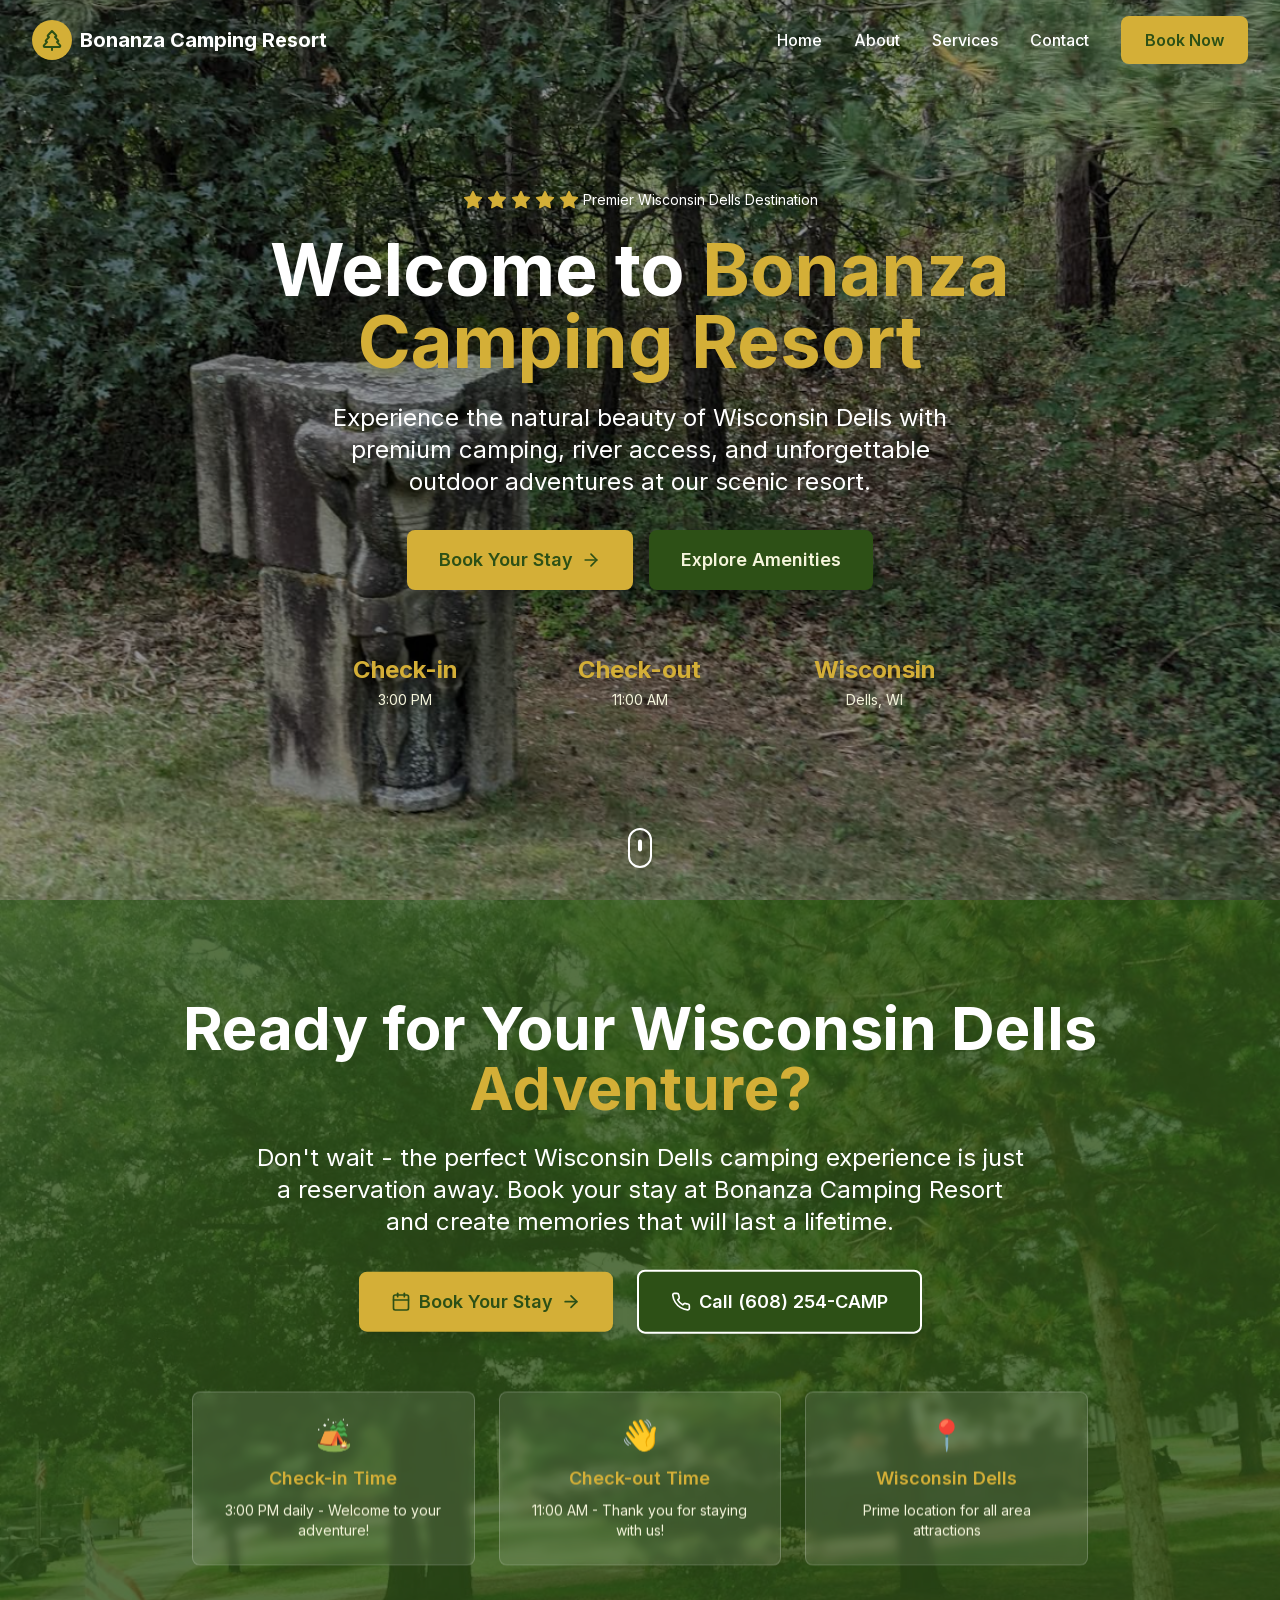
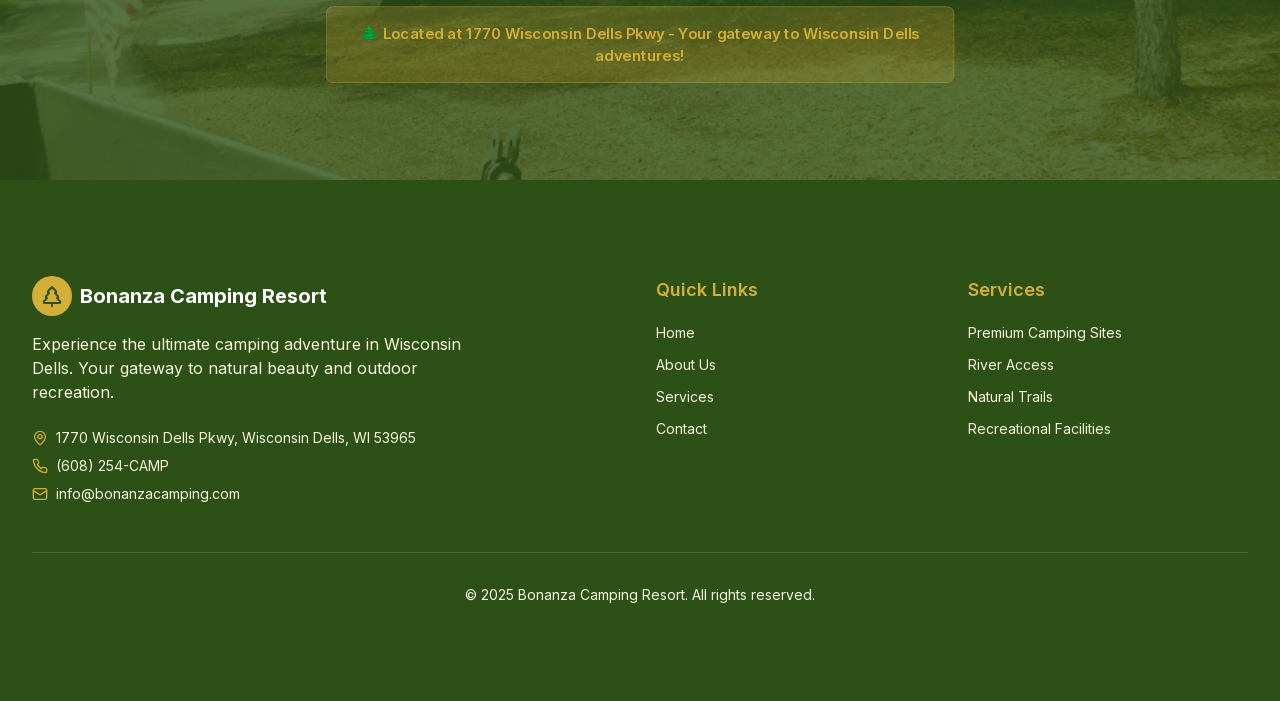
==== app/out/index.html @ d34b568d "Deploy to GitHub Pages" ====
<!DOCTYPE html><html lang="en"><head><meta charSet="utf-8"/><meta name="viewport" content="width=device-width, initial-scale=1"/><link rel="preload" href="/_next/static/media/e4af272ccee01ff0-s.p.woff2" as="font" crossorigin="" type="font/woff2"/><link rel="preload" as="image" href="/images/IMG_0676.png" fetchPriority="high"/><link rel="stylesheet" href="/_next/static/css/14978360b65be91a.css" data-precedence="next"/><link rel="preload" as="script" fetchPriority="low" href="/_next/static/chunks/webpack-d2cf98d9cef4ff37.js"/><script src="/_next/static/chunks/ceb5afef-d98ad726377d3148.js" async=""></script><script src="/_next/static/chunks/156-6d78fde4ea8ecce2.js" async=""></script><script src="/_next/static/chunks/main-app-f896963268641fe0.js" async=""></script><script src="/_next/static/chunks/844-6e41e12ca75a821d.js" async=""></script><script src="/_next/static/chunks/1-7f0d245ff1e53e60.js" async=""></script><script src="/_next/static/chunks/84-bed2b2c397266bae.js" async=""></script><script src="/_next/static/chunks/app/page-c00e7a8bd757afc4.js" async=""></script><script src="/_next/static/chunks/app/layout-98c0a580f5e69a9e.js" async=""></script><title>Bonanza Camping - Premium Outdoor Adventures</title><meta name="description" content="Experience the ultimate camping adventure at Bonanza Camping. Premium campsites, outdoor activities, and unforgettable memories in nature."/><meta name="keywords" content="camping, outdoor adventures, nature, hiking, fishing, campfire, wilderness"/><meta name="next-size-adjust"/><script src="/_next/static/chunks/polyfills-42372ed130431b0a.js" noModule=""></script></head><body class="__className_e8ce0c"><header class="fixed top-0 left-0 right-0 z-50 transition-all duration-300 bg-transparent"><div class="container-max"><div class="flex items-center justify-between h-20 px-4 sm:px-6 lg:px-8"><a class="flex items-center space-x-2" href="/"><div class="flex items-center justify-center w-10 h-10 bg-golden-yellow rounded-full"><svg xmlns="http://www.w3.org/2000/svg" width="24" height="24" viewBox="0 0 24 24" fill="none" stroke="currentColor" stroke-width="2" stroke-linecap="round" stroke-linejoin="round" class="lucide lucide-tree-pine w-6 h-6 text-forest-green"><path d="m17 14 3 3.3a1 1 0 0 1-.7 1.7H4.7a1 1 0 0 1-.7-1.7L7 14h-.3a1 1 0 0 1-.7-1.7L9 9h-.2A1 1 0 0 1 8 7.3L12 3l4 4.3a1 1 0 0 1-.8 1.7H15l3 3.3a1 1 0 0 1-.7 1.7H17Z"></path><path d="M12 22v-3"></path></svg></div><span class="text-xl font-bold transition-colors text-white">Bonanza Camping Resort</span></a><nav class="hidden md:flex items-center space-x-8"><a class="font-medium transition-colors hover:text-golden-yellow text-golden-yellow" href="/">Home</a><a class="font-medium transition-colors hover:text-golden-yellow text-white" href="/about/">About</a><a class="font-medium transition-colors hover:text-golden-yellow text-white" href="/services/">Services</a><a class="font-medium transition-colors hover:text-golden-yellow text-white" href="/contact/">Contact</a><a class="btn-primary" href="/contact/">Book Now</a></nav><button class="md:hidden p-2 rounded-lg transition-colors text-white hover:bg-white/10"><svg xmlns="http://www.w3.org/2000/svg" width="24" height="24" viewBox="0 0 24 24" fill="none" stroke="currentColor" stroke-width="2" stroke-linecap="round" stroke-linejoin="round" class="lucide lucide-menu w-6 h-6"><line x1="4" x2="20" y1="12" y2="12"></line><line x1="4" x2="20" y1="6" y2="6"></line><line x1="4" x2="20" y1="18" y2="18"></line></svg></button></div></div></header><main class="min-h-screen"><section class="relative h-screen flex items-center justify-center overflow-hidden"><div class="absolute inset-0"><img alt="Beautiful Bonanza Camping Resort with river and natural scenery" fetchPriority="high" decoding="async" data-nimg="fill" class="object-cover" style="position:absolute;height:100%;width:100%;left:0;top:0;right:0;bottom:0;color:transparent" src="/images/IMG_0676.png"/><div class="absolute inset-0 bg-black/40"></div></div><div class="relative z-10 text-center text-white max-w-4xl mx-auto px-4"><div class="mb-6" style="opacity:0;transform:translateY(50px) translateZ(0)"><div class="flex items-center justify-center space-x-1 mb-4"><svg xmlns="http://www.w3.org/2000/svg" width="24" height="24" viewBox="0 0 24 24" fill="none" stroke="currentColor" stroke-width="2" stroke-linecap="round" stroke-linejoin="round" class="lucide lucide-star w-5 h-5 fill-golden-yellow text-golden-yellow"><polygon points="12 2 15.09 8.26 22 9.27 17 14.14 18.18 21.02 12 17.77 5.82 21.02 7 14.14 2 9.27 8.91 8.26 12 2"></polygon></svg><svg xmlns="http://www.w3.org/2000/svg" width="24" height="24" viewBox="0 0 24 24" fill="none" stroke="currentColor" stroke-width="2" stroke-linecap="round" stroke-linejoin="round" class="lucide lucide-star w-5 h-5 fill-golden-yellow text-golden-yellow"><polygon points="12 2 15.09 8.26 22 9.27 17 14.14 18.18 21.02 12 17.77 5.82 21.02 7 14.14 2 9.27 8.91 8.26 12 2"></polygon></svg><svg xmlns="http://www.w3.org/2000/svg" width="24" height="24" viewBox="0 0 24 24" fill="none" stroke="currentColor" stroke-width="2" stroke-linecap="round" stroke-linejoin="round" class="lucide lucide-star w-5 h-5 fill-golden-yellow text-golden-yellow"><polygon points="12 2 15.09 8.26 22 9.27 17 14.14 18.18 21.02 12 17.77 5.82 21.02 7 14.14 2 9.27 8.91 8.26 12 2"></polygon></svg><svg xmlns="http://www.w3.org/2000/svg" width="24" height="24" viewBox="0 0 24 24" fill="none" stroke="currentColor" stroke-width="2" stroke-linecap="round" stroke-linejoin="round" class="lucide lucide-star w-5 h-5 fill-golden-yellow text-golden-yellow"><polygon points="12 2 15.09 8.26 22 9.27 17 14.14 18.18 21.02 12 17.77 5.82 21.02 7 14.14 2 9.27 8.91 8.26 12 2"></polygon></svg><svg xmlns="http://www.w3.org/2000/svg" width="24" height="24" viewBox="0 0 24 24" fill="none" stroke="currentColor" stroke-width="2" stroke-linecap="round" stroke-linejoin="round" class="lucide lucide-star w-5 h-5 fill-golden-yellow text-golden-yellow"><polygon points="12 2 15.09 8.26 22 9.27 17 14.14 18.18 21.02 12 17.77 5.82 21.02 7 14.14 2 9.27 8.91 8.26 12 2"></polygon></svg><span class="ml-2 text-sm">Premier Wisconsin Dells Destination</span></div></div><h1 class="text-5xl md:text-7xl font-bold mb-6 leading-tight" style="opacity:0;transform:translateY(50px) translateZ(0)">Welcome to<!-- --> <span class="text-golden-yellow">Bonanza Camping Resort</span></h1><p class="text-xl md:text-2xl mb-8 max-w-2xl mx-auto leading-relaxed" style="opacity:0;transform:translateY(50px) translateZ(0)">Experience the natural beauty of Wisconsin Dells with premium camping, river access, and unforgettable outdoor adventures at our scenic resort.</p><div class="flex flex-col sm:flex-row gap-4 justify-center items-center" style="opacity:0;transform:translateY(50px) translateZ(0)"><a class="btn-primary flex items-center space-x-2 text-lg px-8 py-4" href="/contact/"><span>Book Your Stay</span><svg xmlns="http://www.w3.org/2000/svg" width="24" height="24" viewBox="0 0 24 24" fill="none" stroke="currentColor" stroke-width="2" stroke-linecap="round" stroke-linejoin="round" class="lucide lucide-arrow-right w-5 h-5"><path d="M5 12h14"></path><path d="m12 5 7 7-7 7"></path></svg></a><a class="btn-secondary flex items-center space-x-2 text-lg px-8 py-4" href="/services/"><span>Explore Amenities</span></a></div><div class="grid grid-cols-3 gap-8 mt-16 max-w-2xl mx-auto" style="opacity:0;transform:translateY(50px) translateZ(0)"><div class="text-center"><div class="text-2xl font-bold text-golden-yellow mb-1">Check-in</div><div class="text-sm text-cream">3:00 PM</div></div><div class="text-center"><div class="text-2xl font-bold text-golden-yellow mb-1">Check-out</div><div class="text-sm text-cream">11:00 AM</div></div><div class="text-center"><div class="text-2xl font-bold text-golden-yellow mb-1">Wisconsin</div><div class="text-sm text-cream">Dells, WI</div></div></div></div><div class="absolute bottom-8 left-1/2 transform -translate-x-1/2" style="opacity:0"><div class="w-6 h-10 border-2 border-white rounded-full flex justify-center"><div class="w-1 h-3 bg-white rounded-full mt-2"></div></div></div></section><section class="relative section-padding overflow-hidden"><div class="absolute inset-0"><img alt="Beautiful Bonanza Camping Resort scenery" loading="lazy" decoding="async" data-nimg="fill" class="object-cover" style="position:absolute;height:100%;width:100%;left:0;top:0;right:0;bottom:0;color:transparent" src="/images/IMG_0674.png"/><div class="absolute inset-0 bg-forest-green/80"></div></div><div class="relative z-10 container-max text-center text-white"><div style="opacity:0;transform:translateY(50px) translateZ(0)"><h2 class="text-4xl md:text-6xl font-bold mb-6">Ready for Your Wisconsin Dells <span class="text-golden-yellow">Adventure?</span></h2><p class="text-xl md:text-2xl mb-8 max-w-3xl mx-auto leading-relaxed">Don&#x27;t wait - the perfect Wisconsin Dells camping experience is just a reservation away. Book your stay at Bonanza Camping Resort and create memories that will last a lifetime.</p><div class="flex flex-col sm:flex-row gap-6 justify-center items-center mb-12"><a class="btn-primary flex items-center space-x-2 text-lg px-8 py-4 bg-golden-yellow hover:bg-golden-yellow/90 text-forest-green" href="/contact/"><svg xmlns="http://www.w3.org/2000/svg" width="24" height="24" viewBox="0 0 24 24" fill="none" stroke="currentColor" stroke-width="2" stroke-linecap="round" stroke-linejoin="round" class="lucide lucide-calendar w-5 h-5"><path d="M8 2v4"></path><path d="M16 2v4"></path><rect width="18" height="18" x="3" y="4" rx="2"></rect><path d="M3 10h18"></path></svg><span>Book Your Stay</span><svg xmlns="http://www.w3.org/2000/svg" width="24" height="24" viewBox="0 0 24 24" fill="none" stroke="currentColor" stroke-width="2" stroke-linecap="round" stroke-linejoin="round" class="lucide lucide-arrow-right w-5 h-5"><path d="M5 12h14"></path><path d="m12 5 7 7-7 7"></path></svg></a><a href="tel:+16082542267" class="btn-secondary flex items-center space-x-2 text-lg px-8 py-4 border-2 border-white text-white hover:bg-white hover:text-forest-green"><svg xmlns="http://www.w3.org/2000/svg" width="24" height="24" viewBox="0 0 24 24" fill="none" stroke="currentColor" stroke-width="2" stroke-linecap="round" stroke-linejoin="round" class="lucide lucide-phone w-5 h-5"><path d="M22 16.92v3a2 2 0 0 1-2.18 2 19.79 19.79 0 0 1-8.63-3.07 19.5 19.5 0 0 1-6-6 19.79 19.79 0 0 1-3.07-8.67A2 2 0 0 1 4.11 2h3a2 2 0 0 1 2 1.72 12.84 12.84 0 0 0 .7 2.81 2 2 0 0 1-.45 2.11L8.09 9.91a16 16 0 0 0 6 6l1.27-1.27a2 2 0 0 1 2.11-.45 12.84 12.84 0 0 0 2.81.7A2 2 0 0 1 22 16.92z"></path></svg><span>Call (608) 254-CAMP</span></a></div><div class="grid md:grid-cols-3 gap-6 max-w-4xl mx-auto" style="opacity:0;transform:translateY(30px) translateZ(0)"><div class="bg-white/10 backdrop-blur-sm rounded-lg p-6 border border-white/20"><div class="text-3xl mb-3">🏕️</div><h3 class="text-lg font-semibold text-golden-yellow mb-2">Check-in Time</h3><p class="text-cream text-sm">3:00 PM daily - Welcome to your adventure!</p></div><div class="bg-white/10 backdrop-blur-sm rounded-lg p-6 border border-white/20"><div class="text-3xl mb-3">👋</div><h3 class="text-lg font-semibold text-golden-yellow mb-2">Check-out Time</h3><p class="text-cream text-sm">11:00 AM - Thank you for staying with us!</p></div><div class="bg-white/10 backdrop-blur-sm rounded-lg p-6 border border-white/20"><div class="text-3xl mb-3">📍</div><h3 class="text-lg font-semibold text-golden-yellow mb-2">Wisconsin Dells</h3><p class="text-cream text-sm">Prime location for all area attractions</p></div></div><div class="mt-12 p-4 bg-golden-yellow/20 rounded-lg border border-golden-yellow/30 max-w-2xl mx-auto" style="opacity:0;transform:scale(0.9) translateZ(0)"><p class="text-golden-yellow font-semibold">🌲 Located at 1770 Wisconsin Dells Pkwy - Your gateway to Wisconsin Dells adventures!</p></div></div></div></section></main><footer class="bg-forest-green text-white"><div class="container-max section-padding"><div class="grid md:grid-cols-4 gap-8"><div class="md:col-span-2"><div class="flex items-center space-x-2 mb-4"><div class="flex items-center justify-center w-10 h-10 bg-golden-yellow rounded-full"><svg xmlns="http://www.w3.org/2000/svg" width="24" height="24" viewBox="0 0 24 24" fill="none" stroke="currentColor" stroke-width="2" stroke-linecap="round" stroke-linejoin="round" class="lucide lucide-tree-pine w-6 h-6 text-forest-green"><path d="m17 14 3 3.3a1 1 0 0 1-.7 1.7H4.7a1 1 0 0 1-.7-1.7L7 14h-.3a1 1 0 0 1-.7-1.7L9 9h-.2A1 1 0 0 1 8 7.3L12 3l4 4.3a1 1 0 0 1-.8 1.7H15l3 3.3a1 1 0 0 1-.7 1.7H17Z"></path><path d="M12 22v-3"></path></svg></div><span class="text-xl font-bold">Bonanza Camping Resort</span></div><p class="text-cream mb-6 max-w-md">Experience the ultimate camping adventure in Wisconsin Dells. Your gateway to natural beauty and outdoor recreation.</p><div class="space-y-2"><div class="flex items-center space-x-2"><svg xmlns="http://www.w3.org/2000/svg" width="24" height="24" viewBox="0 0 24 24" fill="none" stroke="currentColor" stroke-width="2" stroke-linecap="round" stroke-linejoin="round" class="lucide lucide-map-pin w-4 h-4 text-golden-yellow"><path d="M20 10c0 4.993-5.539 10.193-7.399 11.799a1 1 0 0 1-1.202 0C9.539 20.193 4 14.993 4 10a8 8 0 0 1 16 0"></path><circle cx="12" cy="10" r="3"></circle></svg><span class="text-sm text-cream">1770 Wisconsin Dells Pkwy, Wisconsin Dells, WI 53965</span></div><div class="flex items-center space-x-2"><svg xmlns="http://www.w3.org/2000/svg" width="24" height="24" viewBox="0 0 24 24" fill="none" stroke="currentColor" stroke-width="2" stroke-linecap="round" stroke-linejoin="round" class="lucide lucide-phone w-4 h-4 text-golden-yellow"><path d="M22 16.92v3a2 2 0 0 1-2.18 2 19.79 19.79 0 0 1-8.63-3.07 19.5 19.5 0 0 1-6-6 19.79 19.79 0 0 1-3.07-8.67A2 2 0 0 1 4.11 2h3a2 2 0 0 1 2 1.72 12.84 12.84 0 0 0 .7 2.81 2 2 0 0 1-.45 2.11L8.09 9.91a16 16 0 0 0 6 6l1.27-1.27a2 2 0 0 1 2.11-.45 12.84 12.84 0 0 0 2.81.7A2 2 0 0 1 22 16.92z"></path></svg><span class="text-sm text-cream">(608) 254-CAMP</span></div><div class="flex items-center space-x-2"><svg xmlns="http://www.w3.org/2000/svg" width="24" height="24" viewBox="0 0 24 24" fill="none" stroke="currentColor" stroke-width="2" stroke-linecap="round" stroke-linejoin="round" class="lucide lucide-mail w-4 h-4 text-golden-yellow"><rect width="20" height="16" x="2" y="4" rx="2"></rect><path d="m22 7-8.97 5.7a1.94 1.94 0 0 1-2.06 0L2 7"></path></svg><span class="text-sm text-cream">info@bonanzacamping.com</span></div></div></div><div><h3 class="text-lg font-semibold mb-4 text-golden-yellow">Quick Links</h3><ul class="space-y-2"><li><a class="text-cream hover:text-golden-yellow transition-colors text-sm" href="/">Home</a></li><li><a class="text-cream hover:text-golden-yellow transition-colors text-sm" href="/about/">About Us</a></li><li><a class="text-cream hover:text-golden-yellow transition-colors text-sm" href="/services/">Services</a></li><li><a class="text-cream hover:text-golden-yellow transition-colors text-sm" href="/contact/">Contact</a></li></ul></div><div><h3 class="text-lg font-semibold mb-4 text-golden-yellow">Services</h3><ul class="space-y-2"><li><span class="text-cream text-sm">Premium Camping Sites</span></li><li><span class="text-cream text-sm">River Access</span></li><li><span class="text-cream text-sm">Natural Trails</span></li><li><span class="text-cream text-sm">Recreational Facilities</span></li></ul></div></div><div class="border-t border-sage-green/30 mt-12 pt-8 text-center"><p class="text-cream text-sm">© 2025 Bonanza Camping Resort. All rights reserved.</p></div></div></footer><script src="/_next/static/chunks/webpack-d2cf98d9cef4ff37.js" async=""></script><script>(self.__next_f=self.__next_f||[]).push([0]);self.__next_f.push([2,null])</script><script>self.__next_f.push([1,"1:HL[\"/_next/static/media/e4af272ccee01ff0-s.p.woff2\",\"font\",{\"crossOrigin\":\"\",\"type\":\"font/woff2\"}]\n2:HL[\"/_next/static/css/14978360b65be91a.css\",\"style\"]\n"])</script><script>self.__next_f.push([1,"3:I[5616,[],\"\"]\n5:I[1706,[],\"ClientPageRoot\"]\n6:I[2766,[\"844\",\"static/chunks/844-6e41e12ca75a821d.js\",\"1\",\"static/chunks/1-7f0d245ff1e53e60.js\",\"84\",\"static/chunks/84-bed2b2c397266bae.js\",\"931\",\"static/chunks/app/page-c00e7a8bd757afc4.js\"],\"default\",1]\n7:I[20,[\"844\",\"static/chunks/844-6e41e12ca75a821d.js\",\"84\",\"static/chunks/84-bed2b2c397266bae.js\",\"185\",\"static/chunks/app/layout-98c0a580f5e69a9e.js\"],\"Header\"]\n8:I[6146,[],\"\"]\n9:I[4411,[],\"\"]\na:I[5558,[\"844\",\"static/chunks/844-6e41e12ca75a821d.js\",\"84\",\"static/chunks/84-bed2b2c397266bae.js\",\"185\",\"static/chunks/app/layout-98c0a580f5e69a9e.js\"],\"\"]\nc:I[7141,[],\"\"]\nd:[]\n"])</script><script>self.__next_f.push([1,"0:[\"$\",\"$L3\",null,{\"buildId\":\"YOH4CrGNHc1H3gzqiXBF_\",\"assetPrefix\":\"\",\"urlParts\":[\"\",\"\"],\"initialTree\":[\"\",{\"children\":[\"__PAGE__\",{}]},\"$undefined\",\"$undefined\",true],\"initialSeedData\":[\"\",{\"children\":[\"__PAGE__\",{},[[\"$L4\",[\"$\",\"$L5\",null,{\"props\":{\"params\":{},\"searchParams\":{}},\"Component\":\"$6\"}],null],null],null]},[[[[\"$\",\"link\",\"0\",{\"rel\":\"stylesheet\",\"href\":\"/_next/static/css/14978360b65be91a.css\",\"precedence\":\"next\",\"crossOrigin\":\"$undefined\"}]],[\"$\",\"html\",null,{\"lang\":\"en\",\"children\":[\"$\",\"body\",null,{\"className\":\"__className_e8ce0c\",\"children\":[[\"$\",\"$L7\",null,{}],[\"$\",\"main\",null,{\"className\":\"min-h-screen\",\"children\":[\"$\",\"$L8\",null,{\"parallelRouterKey\":\"children\",\"segmentPath\":[\"children\"],\"error\":\"$undefined\",\"errorStyles\":\"$undefined\",\"errorScripts\":\"$undefined\",\"template\":[\"$\",\"$L9\",null,{}],\"templateStyles\":\"$undefined\",\"templateScripts\":\"$undefined\",\"notFound\":[[\"$\",\"title\",null,{\"children\":\"404: This page could not be found.\"}],[\"$\",\"div\",null,{\"style\":{\"fontFamily\":\"system-ui,\\\"Segoe UI\\\",Roboto,Helvetica,Arial,sans-serif,\\\"Apple Color Emoji\\\",\\\"Segoe UI Emoji\\\"\",\"height\":\"100vh\",\"textAlign\":\"center\",\"display\":\"flex\",\"flexDirection\":\"column\",\"alignItems\":\"center\",\"justifyContent\":\"center\"},\"children\":[\"$\",\"div\",null,{\"children\":[[\"$\",\"style\",null,{\"dangerouslySetInnerHTML\":{\"__html\":\"body{color:#000;background:#fff;margin:0}.next-error-h1{border-right:1px solid rgba(0,0,0,.3)}@media (prefers-color-scheme:dark){body{color:#fff;background:#000}.next-error-h1{border-right:1px solid rgba(255,255,255,.3)}}\"}}],[\"$\",\"h1\",null,{\"className\":\"next-error-h1\",\"style\":{\"display\":\"inline-block\",\"margin\":\"0 20px 0 0\",\"padding\":\"0 23px 0 0\",\"fontSize\":24,\"fontWeight\":500,\"verticalAlign\":\"top\",\"lineHeight\":\"49px\"},\"children\":\"404\"}],[\"$\",\"div\",null,{\"style\":{\"display\":\"inline-block\"},\"children\":[\"$\",\"h2\",null,{\"style\":{\"fontSize\":14,\"fontWeight\":400,\"lineHeight\":\"49px\",\"margin\":0},\"children\":\"This page could not be found.\"}]}]]}]}]],\"notFoundStyles\":[]}]}],[\"$\",\"footer\",null,{\"className\":\"bg-forest-green text-white\",\"children\":[\"$\",\"div\",null,{\"className\":\"container-max section-padding\",\"children\":[[\"$\",\"div\",null,{\"className\":\"grid md:grid-cols-4 gap-8\",\"children\":[[\"$\",\"div\",null,{\"className\":\"md:col-span-2\",\"children\":[[\"$\",\"div\",null,{\"className\":\"flex items-center space-x-2 mb-4\",\"children\":[[\"$\",\"div\",null,{\"className\":\"flex items-center justify-center w-10 h-10 bg-golden-yellow rounded-full\",\"children\":[\"$\",\"svg\",null,{\"xmlns\":\"http://www.w3.org/2000/svg\",\"width\":24,\"height\":24,\"viewBox\":\"0 0 24 24\",\"fill\":\"none\",\"stroke\":\"currentColor\",\"strokeWidth\":2,\"strokeLinecap\":\"round\",\"strokeLinejoin\":\"round\",\"className\":\"lucide lucide-tree-pine w-6 h-6 text-forest-green\",\"children\":[[\"$\",\"path\",\"cpyugq\",{\"d\":\"m17 14 3 3.3a1 1 0 0 1-.7 1.7H4.7a1 1 0 0 1-.7-1.7L7 14h-.3a1 1 0 0 1-.7-1.7L9 9h-.2A1 1 0 0 1 8 7.3L12 3l4 4.3a1 1 0 0 1-.8 1.7H15l3 3.3a1 1 0 0 1-.7 1.7H17Z\"}],[\"$\",\"path\",\"kmzjlo\",{\"d\":\"M12 22v-3\"}],\"$undefined\"]}]}],[\"$\",\"span\",null,{\"className\":\"text-xl font-bold\",\"children\":\"Bonanza Camping Resort\"}]]}],[\"$\",\"p\",null,{\"className\":\"text-cream mb-6 max-w-md\",\"children\":\"Experience the ultimate camping adventure in Wisconsin Dells. Your gateway to natural beauty and outdoor recreation.\"}],[\"$\",\"div\",null,{\"className\":\"space-y-2\",\"children\":[[\"$\",\"div\",null,{\"className\":\"flex items-center space-x-2\",\"children\":[[\"$\",\"svg\",null,{\"xmlns\":\"http://www.w3.org/2000/svg\",\"width\":24,\"height\":24,\"viewBox\":\"0 0 24 24\",\"fill\":\"none\",\"stroke\":\"currentColor\",\"strokeWidth\":2,\"strokeLinecap\":\"round\",\"strokeLinejoin\":\"round\",\"className\":\"lucide lucide-map-pin w-4 h-4 text-golden-yellow\",\"children\":[[\"$\",\"path\",\"1r0f0z\",{\"d\":\"M20 10c0 4.993-5.539 10.193-7.399 11.799a1 1 0 0 1-1.202 0C9.539 20.193 4 14.993 4 10a8 8 0 0 1 16 0\"}],[\"$\",\"circle\",\"ilqhr7\",{\"cx\":\"12\",\"cy\":\"10\",\"r\":\"3\"}],\"$undefined\"]}],[\"$\",\"span\",null,{\"className\":\"text-sm text-cream\",\"children\":\"1770 Wisconsin Dells Pkwy, Wisconsin Dells, WI 53965\"}]]}],[\"$\",\"div\",null,{\"className\":\"flex items-center space-x-2\",\"children\":[[\"$\",\"svg\",null,{\"xmlns\":\"http://www.w3.org/2000/svg\",\"width\":24,\"height\":24,\"viewBox\":\"0 0 24 24\",\"fill\":\"none\",\"stroke\":\"currentColor\",\"strokeWidth\":2,\"strokeLinecap\":\"round\",\"strokeLinejoin\":\"round\",\"className\":\"lucide lucide-phone w-4 h-4 text-golden-yellow\",\"children\":[[\"$\",\"path\",\"foiqr5\",{\"d\":\"M22 16.92v3a2 2 0 0 1-2.18 2 19.79 19.79 0 0 1-8.63-3.07 19.5 19.5 0 0 1-6-6 19.79 19.79 0 0 1-3.07-8.67A2 2 0 0 1 4.11 2h3a2 2 0 0 1 2 1.72 12.84 12.84 0 0 0 .7 2.81 2 2 0 0 1-.45 2.11L8.09 9.91a16 16 0 0 0 6 6l1.27-1.27a2 2 0 0 1 2.11-.45 12.84 12.84 0 0 0 2.81.7A2 2 0 0 1 22 16.92z\"}],\"$undefined\"]}],[\"$\",\"span\",null,{\"className\":\"text-sm text-cream\",\"children\":\"(608) 254-CAMP\"}]]}],[\"$\",\"div\",null,{\"className\":\"flex items-center space-x-2\",\"children\":[[\"$\",\"svg\",null,{\"xmlns\":\"http://www.w3.org/2000/svg\",\"width\":24,\"height\":24,\"viewBox\":\"0 0 24 24\",\"fill\":\"none\",\"stroke\":\"currentColor\",\"strokeWidth\":2,\"strokeLinecap\":\"round\",\"strokeLinejoin\":\"round\",\"className\":\"lucide lucide-mail w-4 h-4 text-golden-yellow\",\"children\":[[\"$\",\"rect\",\"18n3k1\",{\"width\":\"20\",\"height\":\"16\",\"x\":\"2\",\"y\":\"4\",\"rx\":\"2\"}],[\"$\",\"path\",\"1ocrg3\",{\"d\":\"m22 7-8.97 5.7a1.94 1.94 0 0 1-2.06 0L2 7\"}],\"$undefined\"]}],[\"$\",\"span\",null,{\"className\":\"text-sm text-cream\",\"children\":\"info@bonanzacamping.com\"}]]}]]}]]}],[\"$\",\"div\",null,{\"children\":[[\"$\",\"h3\",null,{\"className\":\"text-lg font-semibold mb-4 text-golden-yellow\",\"children\":\"Quick Links\"}],[\"$\",\"ul\",null,{\"className\":\"space-y-2\",\"children\":[[\"$\",\"li\",\"Home\",{\"children\":[\"$\",\"$La\",null,{\"href\":\"/\",\"className\":\"text-cream hover:text-golden-yellow transition-colors text-sm\",\"children\":\"Home\"}]}],[\"$\",\"li\",\"About Us\",{\"children\":[\"$\",\"$La\",null,{\"href\":\"/about\",\"className\":\"text-cream hover:text-golden-yellow transition-colors text-sm\",\"children\":\"About Us\"}]}],[\"$\",\"li\",\"Services\",{\"children\":[\"$\",\"$La\",null,{\"href\":\"/services\",\"className\":\"text-cream hover:text-golden-yellow transition-colors text-sm\",\"children\":\"Services\"}]}],[\"$\",\"li\",\"Contact\",{\"children\":[\"$\",\"$La\",null,{\"href\":\"/contact\",\"className\":\"text-cream hover:text-golden-yellow transition-colors text-sm\",\"children\":\"Contact\"}]}]]}]]}],[\"$\",\"div\",null,{\"children\":[[\"$\",\"h3\",null,{\"className\":\"text-lg font-semibold mb-4 text-golden-yellow\",\"children\":\"Services\"}],[\"$\",\"ul\",null,{\"className\":\"space-y-2\",\"children\":[[\"$\",\"li\",\"Premium Camping Sites\",{\"children\":[\"$\",\"span\",null,{\"className\":\"text-cream text-sm\",\"children\":\"Premium Camping Sites\"}]}],[\"$\",\"li\",\"River Access\",{\"children\":[\"$\",\"span\",null,{\"className\":\"text-cream text-sm\",\"children\":\"River Access\"}]}],[\"$\",\"li\",\"Natural Trails\",{\"children\":[\"$\",\"span\",null,{\"className\":\"text-cream text-sm\",\"children\":\"Natural Trails\"}]}],[\"$\",\"li\",\"Recreational Facilities\",{\"children\":[\"$\",\"span\",null,{\"className\":\"text-cream text-sm\",\"children\":\"Recreational Facilities\"}]}]]}]]}]]}],[\"$\",\"div\",null,{\"className\":\"border-t border-sage-green/30 mt-12 pt-8 text-center\",\"children\":[\"$\",\"p\",null,{\"className\":\"text-cream text-sm\",\"children\":\"© 2025 Bonanza Camping Resort. All rights reserved.\"}]}]]}]}]]}]}]],null],null],\"couldBeIntercepted\":false,\"initialHead\":[null,\"$Lb\"],\"globalErrorComponent\":\"$c\",\"missingSlots\":\"$Wd\"}]\n"])</script><script>self.__next_f.push([1,"b:[[\"$\",\"meta\",\"0\",{\"name\":\"viewport\",\"content\":\"width=device-width, initial-scale=1\"}],[\"$\",\"meta\",\"1\",{\"charSet\":\"utf-8\"}],[\"$\",\"title\",\"2\",{\"children\":\"Bonanza Camping - Premium Outdoor Adventures\"}],[\"$\",\"meta\",\"3\",{\"name\":\"description\",\"content\":\"Experience the ultimate camping adventure at Bonanza Camping. Premium campsites, outdoor activities, and unforgettable memories in nature.\"}],[\"$\",\"meta\",\"4\",{\"name\":\"keywords\",\"content\":\"camping, outdoor adventures, nature, hiking, fishing, campfire, wilderness\"}],[\"$\",\"meta\",\"5\",{\"name\":\"next-size-adjust\"}]]\n4:null\n"])</script></body></html>
---- _next/static/css/14978360b65be91a.css ----
@font-face{font-family:__Inter_e8ce0c;font-style:normal;font-weight:100 900;font-display:swap;src:url(/_next/static/media/55c55f0601d81cf3-s.woff2) format("woff2");unicode-range:u+0460-052f,u+1c80-1c8a,u+20b4,u+2de0-2dff,u+a640-a69f,u+fe2e-fe2f}@font-face{font-family:__Inter_e8ce0c;font-style:normal;font-weight:100 900;font-display:swap;src:url(/_next/static/media/26a46d62cd723877-s.woff2) format("woff2");unicode-range:u+0301,u+0400-045f,u+0490-0491,u+04b0-04b1,u+2116}@font-face{font-family:__Inter_e8ce0c;font-style:normal;font-weight:100 900;font-display:swap;src:url(/_next/static/media/97e0cb1ae144a2a9-s.woff2) format("woff2");unicode-range:u+1f??}@font-face{font-family:__Inter_e8ce0c;font-style:normal;font-weight:100 900;font-display:swap;src:url(/_next/static/media/581909926a08bbc8-s.woff2) format("woff2");unicode-range:u+0370-0377,u+037a-037f,u+0384-038a,u+038c,u+038e-03a1,u+03a3-03ff}@font-face{font-family:__Inter_e8ce0c;font-style:normal;font-weight:100 900;font-display:swap;src:url(/_next/static/media/df0a9ae256c0569c-s.woff2) format("woff2");unicode-range:u+0102-0103,u+0110-0111,u+0128-0129,u+0168-0169,u+01a0-01a1,u+01af-01b0,u+0300-0301,u+0303-0304,u+0308-0309,u+0323,u+0329,u+1ea0-1ef9,u+20ab}@font-face{font-family:__Inter_e8ce0c;font-style:normal;font-weight:100 900;font-display:swap;src:url(/_next/static/media/8e9860b6e62d6359-s.woff2) format("woff2");unicode-range:u+0100-02ba,u+02bd-02c5,u+02c7-02cc,u+02ce-02d7,u+02dd-02ff,u+0304,u+0308,u+0329,u+1d00-1dbf,u+1e00-1e9f,u+1ef2-1eff,u+2020,u+20a0-20ab,u+20ad-20c0,u+2113,u+2c60-2c7f,u+a720-a7ff}@font-face{font-family:__Inter_e8ce0c;font-style:normal;font-weight:100 900;font-display:swap;src:url(/_next/static/media/e4af272ccee01ff0-s.p.woff2) format("woff2");unicode-range:u+00??,u+0131,u+0152-0153,u+02bb-02bc,u+02c6,u+02da,u+02dc,u+0304,u+0308,u+0329,u+2000-206f,u+20ac,u+2122,u+2191,u+2193,u+2212,u+2215,u+feff,u+fffd}@font-face{font-family:__Inter_Fallback_e8ce0c;src:local("Arial");ascent-override:90.49%;descent-override:22.56%;line-gap-override:0.00%;size-adjust:107.06%}.__className_e8ce0c{font-family:__Inter_e8ce0c,__Inter_Fallback_e8ce0c;font-style:normal}

/*
! tailwindcss v3.3.3 | MIT License | https://tailwindcss.com
*/*,:after,:before{box-sizing:border-box;border:0 solid #e5e7eb}:after,:before{--tw-content:""}html{line-height:1.5;-webkit-text-size-adjust:100%;-moz-tab-size:4;-o-tab-size:4;tab-size:4;font-family:Inter,sans-serif;font-feature-settings:normal;font-variation-settings:normal}body{margin:0;line-height:inherit}hr{height:0;color:inherit;border-top-width:1px}abbr:where([title]){-webkit-text-decoration:underline dotted;text-decoration:underline dotted}h1,h2,h3,h4,h5,h6{font-size:inherit;font-weight:inherit}a{color:inherit;text-decoration:inherit}b,strong{font-weight:bolder}code,kbd,pre,samp{font-family:ui-monospace,SFMono-Regular,Menlo,Monaco,Consolas,Liberation Mono,Courier New,monospace;font-size:1em}small{font-size:80%}sub,sup{font-size:75%;line-height:0;position:relative;vertical-align:baseline}sub{bottom:-.25em}sup{top:-.5em}table{text-indent:0;border-color:inherit;border-collapse:collapse}button,input,optgroup,select,textarea{font-family:inherit;font-feature-settings:inherit;font-variation-settings:inherit;font-size:100%;font-weight:inherit;line-height:inherit;color:inherit;margin:0;padding:0}button,select{text-transform:none}[type=button],[type=reset],[type=submit],button{-webkit-appearance:button;background-color:transparent;background-image:none}:-moz-focusring{outline:auto}:-moz-ui-invalid{box-shadow:none}progress{vertical-align:baseline}::-webkit-inner-spin-button,::-webkit-outer-spin-button{height:auto}[type=search]{-webkit-appearance:textfield;outline-offset:-2px}::-webkit-search-decoration{-webkit-appearance:none}::-webkit-file-upload-button{-webkit-appearance:button;font:inherit}summary{display:list-item}blockquote,dd,dl,figure,h1,h2,h3,h4,h5,h6,hr,p,pre{margin:0}fieldset{margin:0}fieldset,legend{padding:0}menu,ol,ul{list-style:none;margin:0;padding:0}dialog{padding:0}textarea{resize:vertical}input::-moz-placeholder,textarea::-moz-placeholder{opacity:1;color:#9ca3af}input::placeholder,textarea::placeholder{opacity:1;color:#9ca3af}[role=button],button{cursor:pointer}:disabled{cursor:default}audio,canvas,embed,iframe,img,object,svg,video{display:block;vertical-align:middle}img,video{max-width:100%;height:auto}[hidden]{display:none}*{--tw-border-opacity:1;border-color:rgb(229 231 235/var(--tw-border-opacity))}body{--tw-bg-opacity:1;background-color:rgb(255 255 255/var(--tw-bg-opacity));--tw-text-opacity:1;color:rgb(17 24 39/var(--tw-text-opacity))}*,:after,:before{--tw-border-spacing-x:0;--tw-border-spacing-y:0;--tw-translate-x:0;--tw-translate-y:0;--tw-rotate:0;--tw-skew-x:0;--tw-skew-y:0;--tw-scale-x:1;--tw-scale-y:1;--tw-pan-x: ;--tw-pan-y: ;--tw-pinch-zoom: ;--tw-scroll-snap-strictness:proximity;--tw-gradient-from-position: ;--tw-gradient-via-position: ;--tw-gradient-to-position: ;--tw-ordinal: ;--tw-slashed-zero: ;--tw-numeric-figure: ;--tw-numeric-spacing: ;--tw-numeric-fraction: ;--tw-ring-inset: ;--tw-ring-offset-width:0px;--tw-ring-offset-color:#fff;--tw-ring-color:rgba(59,130,246,.5);--tw-ring-offset-shadow:0 0 #0000;--tw-ring-shadow:0 0 #0000;--tw-shadow:0 0 #0000;--tw-shadow-colored:0 0 #0000;--tw-blur: ;--tw-brightness: ;--tw-contrast: ;--tw-grayscale: ;--tw-hue-rotate: ;--tw-invert: ;--tw-saturate: ;--tw-sepia: ;--tw-drop-shadow: ;--tw-backdrop-blur: ;--tw-backdrop-brightness: ;--tw-backdrop-contrast: ;--tw-backdrop-grayscale: ;--tw-backdrop-hue-rotate: ;--tw-backdrop-invert: ;--tw-backdrop-opacity: ;--tw-backdrop-saturate: ;--tw-backdrop-sepia: }::backdrop{--tw-border-spacing-x:0;--tw-border-spacing-y:0;--tw-translate-x:0;--tw-translate-y:0;--tw-rotate:0;--tw-skew-x:0;--tw-skew-y:0;--tw-scale-x:1;--tw-scale-y:1;--tw-pan-x: ;--tw-pan-y: ;--tw-pinch-zoom: ;--tw-scroll-snap-strictness:proximity;--tw-gradient-from-position: ;--tw-gradient-via-position: ;--tw-gradient-to-position: ;--tw-ordinal: ;--tw-slashed-zero: ;--tw-numeric-figure: ;--tw-numeric-spacing: ;--tw-numeric-fraction: ;--tw-ring-inset: ;--tw-ring-offset-width:0px;--tw-ring-offset-color:#fff;--tw-ring-color:rgba(59,130,246,.5);--tw-ring-offset-shadow:0 0 #0000;--tw-ring-shadow:0 0 #0000;--tw-shadow:0 0 #0000;--tw-shadow-colored:0 0 #0000;--tw-blur: ;--tw-brightness: ;--tw-contrast: ;--tw-grayscale: ;--tw-hue-rotate: ;--tw-invert: ;--tw-saturate: ;--tw-sepia: ;--tw-drop-shadow: ;--tw-backdrop-blur: ;--tw-backdrop-brightness: ;--tw-backdrop-contrast: ;--tw-backdrop-grayscale: ;--tw-backdrop-hue-rotate: ;--tw-backdrop-invert: ;--tw-backdrop-opacity: ;--tw-backdrop-saturate: ;--tw-backdrop-sepia: }.btn-primary{border-radius:.5rem;--tw-bg-opacity:1;background-color:rgb(212 175 55/var(--tw-bg-opacity));padding:.75rem 1.5rem;font-weight:600;--tw-text-opacity:1;color:rgb(45 80 22/var(--tw-text-opacity));--tw-shadow:0 10px 15px -3px rgba(0,0,0,.1),0 4px 6px -4px rgba(0,0,0,.1);--tw-shadow-colored:0 10px 15px -3px var(--tw-shadow-color),0 4px 6px -4px var(--tw-shadow-color);transition-property:all;transition-timing-function:cubic-bezier(.4,0,.2,1);transition-duration:.3s}.btn-primary,.btn-primary:hover{box-shadow:var(--tw-ring-offset-shadow,0 0 #0000),var(--tw-ring-shadow,0 0 #0000),var(--tw-shadow)}.btn-primary:hover{background-color:rgba(212,175,55,.9);--tw-shadow:0 20px 25px -5px rgba(0,0,0,.1),0 8px 10px -6px rgba(0,0,0,.1);--tw-shadow-colored:0 20px 25px -5px var(--tw-shadow-color),0 8px 10px -6px var(--tw-shadow-color)}.btn-secondary{border-radius:.5rem;--tw-bg-opacity:1;background-color:rgb(45 80 22/var(--tw-bg-opacity));padding:.75rem 1.5rem;font-weight:600;--tw-text-opacity:1;color:rgb(245 245 220/var(--tw-text-opacity));--tw-shadow:0 10px 15px -3px rgba(0,0,0,.1),0 4px 6px -4px rgba(0,0,0,.1);--tw-shadow-colored:0 10px 15px -3px var(--tw-shadow-color),0 4px 6px -4px var(--tw-shadow-color);transition-property:all;transition-timing-function:cubic-bezier(.4,0,.2,1);transition-duration:.3s}.btn-secondary,.btn-secondary:hover{box-shadow:var(--tw-ring-offset-shadow,0 0 #0000),var(--tw-ring-shadow,0 0 #0000),var(--tw-shadow)}.btn-secondary:hover{background-color:rgba(45,80,22,.9);--tw-shadow:0 20px 25px -5px rgba(0,0,0,.1),0 8px 10px -6px rgba(0,0,0,.1);--tw-shadow-colored:0 20px 25px -5px var(--tw-shadow-color),0 8px 10px -6px var(--tw-shadow-color)}.section-padding{padding:4rem 1rem}@media (min-width:640px){.section-padding{padding-left:1.5rem;padding-right:1.5rem}}@media (min-width:1024px){.section-padding{padding:6rem 2rem}}.container-max{margin-left:auto;margin-right:auto;max-width:80rem}.sr-only{position:absolute;width:1px;height:1px;padding:0;margin:-1px;overflow:hidden;clip:rect(0,0,0,0);white-space:nowrap;border-width:0}.pointer-events-none{pointer-events:none}.pointer-events-auto{pointer-events:auto}.visible{visibility:visible}.invisible{visibility:hidden}.fixed{position:fixed}.absolute{position:absolute}.relative{position:relative}.inset-0{inset:0}.inset-x-0{left:0;right:0}.inset-y-0{top:0;bottom:0}.-bottom-12{bottom:-3rem}.-bottom-6{bottom:-1.5rem}.-left-12{left:-3rem}.-left-6{left:-1.5rem}.-right-12{right:-3rem}.-top-12{top:-3rem}.-top-4{top:-1rem}.bottom-0{bottom:0}.bottom-8{bottom:2rem}.left-0{left:0}.left-1{left:.25rem}.left-1\/2{left:50%}.left-2{left:.5rem}.left-4{left:1rem}.left-8{left:2rem}.left-\[50\%\]{left:50%}.right-0{right:0}.right-1{right:.25rem}.right-2{right:.5rem}.right-4{right:1rem}.top-0{top:0}.top-1\/2{top:50%}.top-2{top:.5rem}.top-4{top:1rem}.top-\[1px\]{top:1px}.top-\[50\%\]{top:50%}.top-\[60\%\]{top:60%}.top-full{top:100%}.z-10{z-index:10}.z-50{z-index:50}.z-\[100\]{z-index:100}.z-\[1\]{z-index:1}.-mx-1{margin-left:-.25rem;margin-right:-.25rem}.mx-auto{margin-left:auto;margin-right:auto}.my-1{margin-top:.25rem;margin-bottom:.25rem}.-ml-4{margin-left:-1rem}.-mt-4{margin-top:-1rem}.mb-1{margin-bottom:.25rem}.mb-12{margin-bottom:3rem}.mb-16{margin-bottom:4rem}.mb-2{margin-bottom:.5rem}.mb-3{margin-bottom:.75rem}.mb-4{margin-bottom:1rem}.mb-6{margin-bottom:1.5rem}.mb-8{margin-bottom:2rem}.ml-1{margin-left:.25rem}.ml-2{margin-left:.5rem}.ml-auto{margin-left:auto}.mr-2{margin-right:.5rem}.mr-3{margin-right:.75rem}.mr-4{margin-right:1rem}.mt-1{margin-top:.25rem}.mt-1\.5{margin-top:.375rem}.mt-12{margin-top:3rem}.mt-16{margin-top:4rem}.mt-2{margin-top:.5rem}.mt-24{margin-top:6rem}.mt-4{margin-top:1rem}.mt-8{margin-top:2rem}.mt-auto{margin-top:auto}.block{display:block}.inline-block{display:inline-block}.flex{display:flex}.inline-flex{display:inline-flex}.table{display:table}.grid{display:grid}.hidden{display:none}.aspect-\[4\/3\]{aspect-ratio:4/3}.aspect-square{aspect-ratio:1/1}.h-1{height:.25rem}.h-1\.5{height:.375rem}.h-10{height:2.5rem}.h-11{height:2.75rem}.h-12{height:3rem}.h-16{height:4rem}.h-2{height:.5rem}.h-2\.5{height:.625rem}.h-20{height:5rem}.h-3{height:.75rem}.h-3\.5{height:.875rem}.h-4{height:1rem}.h-5{height:1.25rem}.h-6{height:1.5rem}.h-7{height:1.75rem}.h-8{height:2rem}.h-9{height:2.25rem}.h-96{height:24rem}.h-\[1px\]{height:1px}.h-\[var\(--radix-navigation-menu-viewport-height\)\]{height:var(--radix-navigation-menu-viewport-height)}.h-\[var\(--radix-select-trigger-height\)\]{height:var(--radix-select-trigger-height)}.h-auto{height:auto}.h-full{height:100%}.h-px{height:1px}.h-screen{height:100vh}.max-h-96{max-height:24rem}.max-h-\[300px\]{max-height:300px}.max-h-screen{max-height:100vh}.min-h-\[80px\]{min-height:80px}.min-h-screen{min-height:100vh}.w-1{width:.25rem}.w-10{width:2.5rem}.w-11{width:2.75rem}.w-12{width:3rem}.w-16{width:4rem}.w-2{width:.5rem}.w-2\.5{width:.625rem}.w-3{width:.75rem}.w-3\.5{width:.875rem}.w-3\/4{width:75%}.w-4{width:1rem}.w-5{width:1.25rem}.w-6{width:1.5rem}.w-64{width:16rem}.w-7{width:1.75rem}.w-72{width:18rem}.w-8{width:2rem}.w-9{width:2.25rem}.w-\[100px\]{width:100px}.w-\[1px\]{width:1px}.w-\[300px\]{width:300px}.w-auto{width:auto}.w-full{width:100%}.w-max{width:-moz-max-content;width:max-content}.w-px{width:1px}.min-w-0{min-width:0}.min-w-\[12rem\]{min-width:12rem}.min-w-\[8rem\]{min-width:8rem}.min-w-\[var\(--radix-select-trigger-width\)\]{min-width:var(--radix-select-trigger-width)}.max-w-2xl{max-width:42rem}.max-w-3xl{max-width:48rem}.max-w-4xl{max-width:56rem}.max-w-lg{max-width:32rem}.max-w-max{max-width:-moz-max-content;max-width:max-content}.max-w-md{max-width:28rem}.flex-1{flex:1 1 0%}.flex-shrink-0,.shrink-0{flex-shrink:0}.grow{flex-grow:1}.grow-0{flex-grow:0}.basis-full{flex-basis:100%}.caption-bottom{caption-side:bottom}.border-collapse{border-collapse:collapse}.-translate-x-1\/2{--tw-translate-x:-50%}.-translate-x-1\/2,.-translate-y-1\/2{transform:translate(var(--tw-translate-x),var(--tw-translate-y)) rotate(var(--tw-rotate)) skewX(var(--tw-skew-x)) skewY(var(--tw-skew-y)) scaleX(var(--tw-scale-x)) scaleY(var(--tw-scale-y))}.-translate-y-1\/2{--tw-translate-y:-50%}.translate-x-\[-50\%\]{--tw-translate-x:-50%}.translate-x-\[-50\%\],.translate-y-\[-50\%\]{transform:translate(var(--tw-translate-x),var(--tw-translate-y)) rotate(var(--tw-rotate)) skewX(var(--tw-skew-x)) skewY(var(--tw-skew-y)) scaleX(var(--tw-scale-x)) scaleY(var(--tw-scale-y))}.translate-y-\[-50\%\]{--tw-translate-y:-50%}.rotate-45{--tw-rotate:45deg}.rotate-45,.rotate-90{transform:translate(var(--tw-translate-x),var(--tw-translate-y)) rotate(var(--tw-rotate)) skewX(var(--tw-skew-x)) skewY(var(--tw-skew-y)) scaleX(var(--tw-scale-x)) scaleY(var(--tw-scale-y))}.rotate-90{--tw-rotate:90deg}.transform{transform:translate(var(--tw-translate-x),var(--tw-translate-y)) rotate(var(--tw-rotate)) skewX(var(--tw-skew-x)) skewY(var(--tw-skew-y)) scaleX(var(--tw-scale-x)) scaleY(var(--tw-scale-y))}@keyframes pulse{50%{opacity:.5}}.animate-pulse{animation:pulse 2s cubic-bezier(.4,0,.6,1) infinite}.cursor-default{cursor:default}.cursor-pointer{cursor:pointer}.touch-none{touch-action:none}.select-none{-webkit-user-select:none;-moz-user-select:none;user-select:none}.resize-none{resize:none}.list-none{list-style-type:none}.grid-cols-2{grid-template-columns:repeat(2,minmax(0,1fr))}.grid-cols-3{grid-template-columns:repeat(3,minmax(0,1fr))}.flex-row{flex-direction:row}.flex-col{flex-direction:column}.flex-col-reverse{flex-direction:column-reverse}.flex-wrap{flex-wrap:wrap}.items-start{align-items:flex-start}.items-end{align-items:flex-end}.items-center{align-items:center}.justify-start{justify-content:flex-start}.justify-center{justify-content:center}.justify-between{justify-content:space-between}.gap-1{gap:.25rem}.gap-1\.5{gap:.375rem}.gap-12{gap:3rem}.gap-16{gap:4rem}.gap-2{gap:.5rem}.gap-4{gap:1rem}.gap-6{gap:1.5rem}.gap-8{gap:2rem}.space-x-1>:not([hidden])~:not([hidden]){--tw-space-x-reverse:0;margin-right:calc(.25rem * var(--tw-space-x-reverse));margin-left:calc(.25rem * calc(1 - var(--tw-space-x-reverse)))}.space-x-2>:not([hidden])~:not([hidden]){--tw-space-x-reverse:0;margin-right:calc(.5rem * var(--tw-space-x-reverse));margin-left:calc(.5rem * calc(1 - var(--tw-space-x-reverse)))}.space-x-4>:not([hidden])~:not([hidden]){--tw-space-x-reverse:0;margin-right:calc(1rem * var(--tw-space-x-reverse));margin-left:calc(1rem * calc(1 - var(--tw-space-x-reverse)))}.space-x-8>:not([hidden])~:not([hidden]){--tw-space-x-reverse:0;margin-right:calc(2rem * var(--tw-space-x-reverse));margin-left:calc(2rem * calc(1 - var(--tw-space-x-reverse)))}.space-y-0>:not([hidden])~:not([hidden]){--tw-space-y-reverse:0;margin-top:calc(0px * calc(1 - var(--tw-space-y-reverse)));margin-bottom:calc(0px * var(--tw-space-y-reverse))}.space-y-1>:not([hidden])~:not([hidden]){--tw-space-y-reverse:0;margin-top:calc(.25rem * calc(1 - var(--tw-space-y-reverse)));margin-bottom:calc(.25rem * var(--tw-space-y-reverse))}.space-y-1\.5>:not([hidden])~:not([hidden]){--tw-space-y-reverse:0;margin-top:calc(.375rem * calc(1 - var(--tw-space-y-reverse)));margin-bottom:calc(.375rem * var(--tw-space-y-reverse))}.space-y-2>:not([hidden])~:not([hidden]){--tw-space-y-reverse:0;margin-top:calc(.5rem * calc(1 - var(--tw-space-y-reverse)));margin-bottom:calc(.5rem * var(--tw-space-y-reverse))}.space-y-3>:not([hidden])~:not([hidden]){--tw-space-y-reverse:0;margin-top:calc(.75rem * calc(1 - var(--tw-space-y-reverse)));margin-bottom:calc(.75rem * var(--tw-space-y-reverse))}.space-y-4>:not([hidden])~:not([hidden]){--tw-space-y-reverse:0;margin-top:calc(1rem * calc(1 - var(--tw-space-y-reverse)));margin-bottom:calc(1rem * var(--tw-space-y-reverse))}.space-y-6>:not([hidden])~:not([hidden]){--tw-space-y-reverse:0;margin-top:calc(1.5rem * calc(1 - var(--tw-space-y-reverse)));margin-bottom:calc(1.5rem * var(--tw-space-y-reverse))}.overflow-auto{overflow:auto}.overflow-hidden{overflow:hidden}.overflow-y-auto{overflow-y:auto}.overflow-x-hidden{overflow-x:hidden}.whitespace-nowrap{white-space:nowrap}.break-words{overflow-wrap:break-word}.rounded-\[inherit\]{border-radius:inherit}.rounded-full{border-radius:9999px}.rounded-lg{border-radius:.5rem}.rounded-md{border-radius:.375rem}.rounded-sm{border-radius:.125rem}.rounded-t-\[10px\]{border-top-left-radius:10px;border-top-right-radius:10px}.rounded-tl-sm{border-top-left-radius:.125rem}.border{border-width:1px}.border-2{border-width:2px}.border-y{border-top-width:1px}.border-b,.border-y{border-bottom-width:1px}.border-l{border-left-width:1px}.border-r{border-right-width:1px}.border-t{border-top-width:1px}.border-golden-yellow\/30{border-color:rgba(212,175,55,.3)}.border-gray-200{--tw-border-opacity:1;border-color:rgb(229 231 235/var(--tw-border-opacity))}.border-gray-300{--tw-border-opacity:1;border-color:rgb(209 213 219/var(--tw-border-opacity))}.border-sage-green\/30{border-color:hsla(93,26%,54%,.3)}.border-transparent{border-color:transparent}.border-white{--tw-border-opacity:1;border-color:rgb(255 255 255/var(--tw-border-opacity))}.border-white\/20{border-color:hsla(0,0%,100%,.2)}.border-l-transparent{border-left-color:transparent}.border-t-transparent{border-top-color:transparent}.bg-black\/20{background-color:rgba(0,0,0,.2)}.bg-black\/40{background-color:rgba(0,0,0,.4)}.bg-black\/80{background-color:rgba(0,0,0,.8)}.bg-cream{--tw-bg-opacity:1;background-color:rgb(245 245 220/var(--tw-bg-opacity))}.bg-forest-green{--tw-bg-opacity:1;background-color:rgb(45 80 22/var(--tw-bg-opacity))}.bg-forest-green\/80{background-color:rgba(45,80,22,.8)}.bg-golden-yellow{--tw-bg-opacity:1;background-color:rgb(212 175 55/var(--tw-bg-opacity))}.bg-golden-yellow\/20{background-color:rgba(212,175,55,.2)}.bg-sage-green{--tw-bg-opacity:1;background-color:rgb(135 169 107/var(--tw-bg-opacity))}.bg-sage-green\/10{background-color:hsla(93,26%,54%,.1)}.bg-sage-green\/20{background-color:hsla(93,26%,54%,.2)}.bg-transparent{background-color:transparent}.bg-white{--tw-bg-opacity:1;background-color:rgb(255 255 255/var(--tw-bg-opacity))}.bg-white\/10{background-color:hsla(0,0%,100%,.1)}.bg-white\/95{background-color:hsla(0,0%,100%,.95)}.bg-gradient-to-r{background-image:linear-gradient(to right,var(--tw-gradient-stops))}.bg-gradient-to-t{background-image:linear-gradient(to top,var(--tw-gradient-stops))}.from-black\/50{--tw-gradient-from:rgba(0,0,0,.5) var(--tw-gradient-from-position);--tw-gradient-to:transparent var(--tw-gradient-to-position);--tw-gradient-stops:var(--tw-gradient-from),var(--tw-gradient-to)}.from-forest-green{--tw-gradient-from:#2d5016 var(--tw-gradient-from-position);--tw-gradient-to:rgba(45,80,22,0) var(--tw-gradient-to-position);--tw-gradient-stops:var(--tw-gradient-from),var(--tw-gradient-to)}.to-sage-green{--tw-gradient-to:#87a96b var(--tw-gradient-to-position)}.to-transparent{--tw-gradient-to:transparent var(--tw-gradient-to-position)}.fill-current{fill:currentColor}.fill-golden-yellow{fill:#d4af37}.object-cover{-o-object-fit:cover;object-fit:cover}.p-0{padding:0}.p-1{padding:.25rem}.p-2{padding:.5rem}.p-3{padding:.75rem}.p-4{padding:1rem}.p-6{padding:1.5rem}.p-8{padding:2rem}.p-\[1px\]{padding:1px}.px-2{padding-left:.5rem;padding-right:.5rem}.px-2\.5{padding-left:.625rem;padding-right:.625rem}.px-3{padding-left:.75rem;padding-right:.75rem}.px-4{padding-left:1rem;padding-right:1rem}.px-5{padding-left:1.25rem;padding-right:1.25rem}.px-8{padding-left:2rem;padding-right:2rem}.py-0{padding-top:0;padding-bottom:0}.py-0\.5{padding-top:.125rem;padding-bottom:.125rem}.py-1{padding-top:.25rem;padding-bottom:.25rem}.py-1\.5{padding-top:.375rem;padding-bottom:.375rem}.py-2{padding-top:.5rem;padding-bottom:.5rem}.py-3{padding-top:.75rem;padding-bottom:.75rem}.py-4{padding-top:1rem;padding-bottom:1rem}.py-6{padding-top:1.5rem;padding-bottom:1.5rem}.pb-2{padding-bottom:.5rem}.pb-4{padding-bottom:1rem}.pl-2{padding-left:.5rem}.pl-2\.5{padding-left:.625rem}.pl-4{padding-left:1rem}.pl-8{padding-left:2rem}.pr-2{padding-right:.5rem}.pr-2\.5{padding-right:.625rem}.pr-8{padding-right:2rem}.pt-0{padding-top:0}.pt-1{padding-top:.25rem}.pt-4{padding-top:1rem}.pt-8{padding-top:2rem}.text-left{text-align:left}.text-center{text-align:center}.align-middle{vertical-align:middle}.text-2xl{font-size:1.5rem;line-height:2rem}.text-3xl{font-size:1.875rem;line-height:2.25rem}.text-4xl{font-size:2.25rem;line-height:2.5rem}.text-5xl{font-size:3rem;line-height:1}.text-\[0\.8rem\]{font-size:.8rem}.text-lg{font-size:1.125rem;line-height:1.75rem}.text-sm{font-size:.875rem;line-height:1.25rem}.text-xl{font-size:1.25rem;line-height:1.75rem}.text-xs{font-size:.75rem;line-height:1rem}.font-bold{font-weight:700}.font-medium{font-weight:500}.font-normal{font-weight:400}.font-semibold{font-weight:600}.italic{font-style:italic}.leading-none{line-height:1}.leading-relaxed{line-height:1.625}.leading-tight{line-height:1.25}.tracking-tight{letter-spacing:-.025em}.tracking-widest{letter-spacing:.1em}.text-cream{--tw-text-opacity:1;color:rgb(245 245 220/var(--tw-text-opacity))}.text-cream\/90{color:hsla(60,56%,91%,.9)}.text-current{color:currentColor}.text-forest-green{--tw-text-opacity:1;color:rgb(45 80 22/var(--tw-text-opacity))}.text-golden-yellow{--tw-text-opacity:1;color:rgb(212 175 55/var(--tw-text-opacity))}.text-gray-500{--tw-text-opacity:1;color:rgb(107 114 128/var(--tw-text-opacity))}.text-gray-600{--tw-text-opacity:1;color:rgb(75 85 99/var(--tw-text-opacity))}.text-gray-700{--tw-text-opacity:1;color:rgb(55 65 81/var(--tw-text-opacity))}.text-sage-green{--tw-text-opacity:1;color:rgb(135 169 107/var(--tw-text-opacity))}.text-white{--tw-text-opacity:1;color:rgb(255 255 255/var(--tw-text-opacity))}.line-through{text-decoration-line:line-through}.underline-offset-4{text-underline-offset:4px}.opacity-0{opacity:0}.opacity-50{opacity:.5}.opacity-60{opacity:.6}.opacity-70{opacity:.7}.opacity-90{opacity:.9}.shadow-2xl{--tw-shadow:0 25px 50px -12px rgba(0,0,0,.25);--tw-shadow-colored:0 25px 50px -12px var(--tw-shadow-color)}.shadow-2xl,.shadow-lg{box-shadow:var(--tw-ring-offset-shadow,0 0 #0000),var(--tw-ring-shadow,0 0 #0000),var(--tw-shadow)}.shadow-lg{--tw-shadow:0 10px 15px -3px rgba(0,0,0,.1),0 4px 6px -4px rgba(0,0,0,.1);--tw-shadow-colored:0 10px 15px -3px var(--tw-shadow-color),0 4px 6px -4px var(--tw-shadow-color)}.shadow-md{--tw-shadow:0 4px 6px -1px rgba(0,0,0,.1),0 2px 4px -2px rgba(0,0,0,.1);--tw-shadow-colored:0 4px 6px -1px var(--tw-shadow-color),0 2px 4px -2px var(--tw-shadow-color)}.shadow-md,.shadow-sm{box-shadow:var(--tw-ring-offset-shadow,0 0 #0000),var(--tw-ring-shadow,0 0 #0000),var(--tw-shadow)}.shadow-sm{--tw-shadow:0 1px 2px 0 rgba(0,0,0,.05);--tw-shadow-colored:0 1px 2px 0 var(--tw-shadow-color)}.shadow-xl{--tw-shadow:0 20px 25px -5px rgba(0,0,0,.1),0 8px 10px -6px rgba(0,0,0,.1);--tw-shadow-colored:0 20px 25px -5px var(--tw-shadow-color),0 8px 10px -6px var(--tw-shadow-color);box-shadow:var(--tw-ring-offset-shadow,0 0 #0000),var(--tw-ring-shadow,0 0 #0000),var(--tw-shadow)}.outline-none{outline:2px solid transparent;outline-offset:2px}.outline{outline-style:solid}.ring-0{--tw-ring-offset-shadow:var(--tw-ring-inset) 0 0 0 var(--tw-ring-offset-width) var(--tw-ring-offset-color);--tw-ring-shadow:var(--tw-ring-inset) 0 0 0 calc(0px + var(--tw-ring-offset-width)) var(--tw-ring-color)}.ring-0,.ring-2{box-shadow:var(--tw-ring-offset-shadow),var(--tw-ring-shadow),var(--tw-shadow,0 0 #0000)}.ring-2{--tw-ring-offset-shadow:var(--tw-ring-inset) 0 0 0 var(--tw-ring-offset-width) var(--tw-ring-offset-color);--tw-ring-shadow:var(--tw-ring-inset) 0 0 0 calc(2px + var(--tw-ring-offset-width)) var(--tw-ring-color)}.filter{filter:var(--tw-blur) var(--tw-brightness) var(--tw-contrast) var(--tw-grayscale) var(--tw-hue-rotate) var(--tw-invert) var(--tw-saturate) var(--tw-sepia) var(--tw-drop-shadow)}.backdrop-blur-md{--tw-backdrop-blur:blur(12px)}.backdrop-blur-md,.backdrop-blur-sm{-webkit-backdrop-filter:var(--tw-backdrop-blur) var(--tw-backdrop-brightness) var(--tw-backdrop-contrast) var(--tw-backdrop-grayscale) var(--tw-backdrop-hue-rotate) var(--tw-backdrop-invert) var(--tw-backdrop-opacity) var(--tw-backdrop-saturate) var(--tw-backdrop-sepia);backdrop-filter:var(--tw-backdrop-blur) var(--tw-backdrop-brightness) var(--tw-backdrop-contrast) var(--tw-backdrop-grayscale) var(--tw-backdrop-hue-rotate) var(--tw-backdrop-invert) var(--tw-backdrop-opacity) var(--tw-backdrop-saturate) var(--tw-backdrop-sepia)}.backdrop-blur-sm{--tw-backdrop-blur:blur(4px)}.transition{transition-property:color,background-color,border-color,text-decoration-color,fill,stroke,opacity,box-shadow,transform,filter,-webkit-backdrop-filter;transition-property:color,background-color,border-color,text-decoration-color,fill,stroke,opacity,box-shadow,transform,filter,backdrop-filter;transition-property:color,background-color,border-color,text-decoration-color,fill,stroke,opacity,box-shadow,transform,filter,backdrop-filter,-webkit-backdrop-filter;transition-timing-function:cubic-bezier(.4,0,.2,1);transition-duration:.15s}.transition-all{transition-property:all;transition-timing-function:cubic-bezier(.4,0,.2,1);transition-duration:.15s}.transition-colors{transition-property:color,background-color,border-color,text-decoration-color,fill,stroke;transition-timing-function:cubic-bezier(.4,0,.2,1);transition-duration:.15s}.transition-opacity{transition-property:opacity;transition-timing-function:cubic-bezier(.4,0,.2,1);transition-duration:.15s}.transition-shadow{transition-property:box-shadow;transition-timing-function:cubic-bezier(.4,0,.2,1);transition-duration:.15s}.transition-transform{transition-property:transform;transition-timing-function:cubic-bezier(.4,0,.2,1);transition-duration:.15s}.duration-1000{transition-duration:1s}.duration-200{transition-duration:.2s}.duration-300{transition-duration:.3s}.duration-500{transition-duration:.5s}.ease-in-out{transition-timing-function:cubic-bezier(.4,0,.2,1)}:root{--forest-green:#2d5016;--sage-green:#87a96b;--golden-yellow:#d4af37;--wood-brown:#8b4513;--cream:beige;--earth-brown:#6b4423}.parallax-bg{background-attachment:fixed;background-position:50%;background-repeat:no-repeat;background-size:cover}@media (max-width:768px){.parallax-bg{background-attachment:scroll}}.file\:border-0::file-selector-button{border-width:0}.file\:bg-transparent::file-selector-button{background-color:transparent}.file\:text-sm::file-selector-button{font-size:.875rem;line-height:1.25rem}.file\:font-medium::file-selector-button{font-weight:500}.after\:absolute:after{content:var(--tw-content);position:absolute}.after\:inset-y-0:after{content:var(--tw-content);top:0;bottom:0}.after\:left-1\/2:after{content:var(--tw-content);left:50%}.after\:w-1:after{content:var(--tw-content);width:.25rem}.after\:-translate-x-1\/2:after{content:var(--tw-content);--tw-translate-x:-50%;transform:translate(var(--tw-translate-x),var(--tw-translate-y)) rotate(var(--tw-rotate)) skewX(var(--tw-skew-x)) skewY(var(--tw-skew-y)) scaleX(var(--tw-scale-x)) scaleY(var(--tw-scale-y))}.first\:rounded-l-md:first-child{border-top-left-radius:.375rem;border-bottom-left-radius:.375rem}.first\:border-l:first-child{border-left-width:1px}.last\:rounded-r-md:last-child{border-top-right-radius:.375rem;border-bottom-right-radius:.375rem}.focus-within\:relative:focus-within{position:relative}.focus-within\:z-20:focus-within{z-index:20}.hover\:scale-105:hover{--tw-scale-x:1.05;--tw-scale-y:1.05;transform:translate(var(--tw-translate-x),var(--tw-translate-y)) rotate(var(--tw-rotate)) skewX(var(--tw-skew-x)) skewY(var(--tw-skew-y)) scaleX(var(--tw-scale-x)) scaleY(var(--tw-scale-y))}.hover\:bg-golden-yellow\/90:hover{background-color:rgba(212,175,55,.9)}.hover\:bg-sage-green\/10:hover{background-color:hsla(93,26%,54%,.1)}.hover\:bg-white:hover{--tw-bg-opacity:1;background-color:rgb(255 255 255/var(--tw-bg-opacity))}.hover\:bg-white\/10:hover{background-color:hsla(0,0%,100%,.1)}.hover\:text-forest-green:hover{--tw-text-opacity:1;color:rgb(45 80 22/var(--tw-text-opacity))}.hover\:text-golden-yellow:hover{--tw-text-opacity:1;color:rgb(212 175 55/var(--tw-text-opacity))}.hover\:underline:hover{text-decoration-line:underline}.hover\:opacity-100:hover{opacity:1}.hover\:shadow-2xl:hover{--tw-shadow:0 25px 50px -12px rgba(0,0,0,.25);--tw-shadow-colored:0 25px 50px -12px var(--tw-shadow-color)}.hover\:shadow-2xl:hover,.hover\:shadow-xl:hover{box-shadow:var(--tw-ring-offset-shadow,0 0 #0000),var(--tw-ring-shadow,0 0 #0000),var(--tw-shadow)}.hover\:shadow-xl:hover{--tw-shadow:0 20px 25px -5px rgba(0,0,0,.1),0 8px 10px -6px rgba(0,0,0,.1);--tw-shadow-colored:0 20px 25px -5px var(--tw-shadow-color),0 8px 10px -6px var(--tw-shadow-color)}.focus\:border-transparent:focus{border-color:transparent}.focus\:opacity-100:focus{opacity:1}.focus\:outline-none:focus{outline:2px solid transparent;outline-offset:2px}.focus\:ring-2:focus{--tw-ring-offset-shadow:var(--tw-ring-inset) 0 0 0 var(--tw-ring-offset-width) var(--tw-ring-offset-color);--tw-ring-shadow:var(--tw-ring-inset) 0 0 0 calc(2px + var(--tw-ring-offset-width)) var(--tw-ring-color);box-shadow:var(--tw-ring-offset-shadow),var(--tw-ring-shadow),var(--tw-shadow,0 0 #0000)}.focus\:ring-sage-green:focus{--tw-ring-opacity:1;--tw-ring-color:rgb(135 169 107/var(--tw-ring-opacity))}.focus\:ring-offset-2:focus{--tw-ring-offset-width:2px}.focus-visible\:outline-none:focus-visible{outline:2px solid transparent;outline-offset:2px}.focus-visible\:ring-1:focus-visible{--tw-ring-offset-shadow:var(--tw-ring-inset) 0 0 0 var(--tw-ring-offset-width) var(--tw-ring-offset-color);--tw-ring-shadow:var(--tw-ring-inset) 0 0 0 calc(1px + var(--tw-ring-offset-width)) var(--tw-ring-color);box-shadow:var(--tw-ring-offset-shadow),var(--tw-ring-shadow),var(--tw-shadow,0 0 #0000)}.focus-visible\:ring-2:focus-visible{--tw-ring-offset-shadow:var(--tw-ring-inset) 0 0 0 var(--tw-ring-offset-width) var(--tw-ring-offset-color);--tw-ring-shadow:var(--tw-ring-inset) 0 0 0 calc(2px + var(--tw-ring-offset-width)) var(--tw-ring-color);box-shadow:var(--tw-ring-offset-shadow),var(--tw-ring-shadow),var(--tw-shadow,0 0 #0000)}.focus-visible\:ring-offset-1:focus-visible{--tw-ring-offset-width:1px}.focus-visible\:ring-offset-2:focus-visible{--tw-ring-offset-width:2px}.disabled\:pointer-events-none:disabled{pointer-events:none}.disabled\:cursor-not-allowed:disabled{cursor:not-allowed}.disabled\:opacity-50:disabled{opacity:.5}.group:hover .group-hover\:translate-x-1{--tw-translate-x:0.25rem}.group:hover .group-hover\:scale-110,.group:hover .group-hover\:translate-x-1{transform:translate(var(--tw-translate-x),var(--tw-translate-y)) rotate(var(--tw-rotate)) skewX(var(--tw-skew-x)) skewY(var(--tw-skew-y)) scaleX(var(--tw-scale-x)) scaleY(var(--tw-scale-y))}.group:hover .group-hover\:scale-110{--tw-scale-x:1.1;--tw-scale-y:1.1}.group:hover .group-hover\:text-golden-yellow{--tw-text-opacity:1;color:rgb(212 175 55/var(--tw-text-opacity))}.group:hover .group-hover\:opacity-100{opacity:1}.group.destructive .group-\[\.destructive\]\:text-red-300{--tw-text-opacity:1;color:rgb(252 165 165/var(--tw-text-opacity))}.group.toaster .group-\[\.toaster\]\:shadow-lg{--tw-shadow:0 10px 15px -3px rgba(0,0,0,.1),0 4px 6px -4px rgba(0,0,0,.1);--tw-shadow-colored:0 10px 15px -3px var(--tw-shadow-color),0 4px 6px -4px var(--tw-shadow-color);box-shadow:var(--tw-ring-offset-shadow,0 0 #0000),var(--tw-ring-shadow,0 0 #0000),var(--tw-shadow)}.group.destructive .group-\[\.destructive\]\:hover\:text-red-50:hover{--tw-text-opacity:1;color:rgb(254 242 242/var(--tw-text-opacity))}.group.destructive .group-\[\.destructive\]\:focus\:ring-red-400:focus{--tw-ring-opacity:1;--tw-ring-color:rgb(248 113 113/var(--tw-ring-opacity))}.group.destructive .group-\[\.destructive\]\:focus\:ring-offset-red-600:focus{--tw-ring-offset-color:#dc2626}.peer:disabled~.peer-disabled\:cursor-not-allowed{cursor:not-allowed}.peer:disabled~.peer-disabled\:opacity-70{opacity:.7}.aria-selected\:opacity-100[aria-selected=true]{opacity:1}.aria-selected\:opacity-30[aria-selected=true]{opacity:.3}.data-\[disabled\=true\]\:pointer-events-none[data-disabled=true],.data-\[disabled\]\:pointer-events-none[data-disabled]{pointer-events:none}.data-\[panel-group-direction\=vertical\]\:h-px[data-panel-group-direction=vertical]{height:1px}.data-\[panel-group-direction\=vertical\]\:w-full[data-panel-group-direction=vertical]{width:100%}.data-\[side\=bottom\]\:translate-y-1[data-side=bottom]{--tw-translate-y:0.25rem}.data-\[side\=bottom\]\:translate-y-1[data-side=bottom],.data-\[side\=left\]\:-translate-x-1[data-side=left]{transform:translate(var(--tw-translate-x),var(--tw-translate-y)) rotate(var(--tw-rotate)) skewX(var(--tw-skew-x)) skewY(var(--tw-skew-y)) scaleX(var(--tw-scale-x)) scaleY(var(--tw-scale-y))}.data-\[side\=left\]\:-translate-x-1[data-side=left]{--tw-translate-x:-0.25rem}.data-\[side\=right\]\:translate-x-1[data-side=right]{--tw-translate-x:0.25rem}.data-\[side\=right\]\:translate-x-1[data-side=right],.data-\[side\=top\]\:-translate-y-1[data-side=top]{transform:translate(var(--tw-translate-x),var(--tw-translate-y)) rotate(var(--tw-rotate)) skewX(var(--tw-skew-x)) skewY(var(--tw-skew-y)) scaleX(var(--tw-scale-x)) scaleY(var(--tw-scale-y))}.data-\[side\=top\]\:-translate-y-1[data-side=top]{--tw-translate-y:-0.25rem}.data-\[state\=checked\]\:translate-x-5[data-state=checked]{--tw-translate-x:1.25rem;transform:translate(var(--tw-translate-x),var(--tw-translate-y)) rotate(var(--tw-rotate)) skewX(var(--tw-skew-x)) skewY(var(--tw-skew-y)) scaleX(var(--tw-scale-x)) scaleY(var(--tw-scale-y))}.data-\[state\=unchecked\]\:translate-x-0[data-state=unchecked],.data-\[swipe\=cancel\]\:translate-x-0[data-swipe=cancel]{--tw-translate-x:0px;transform:translate(var(--tw-translate-x),var(--tw-translate-y)) rotate(var(--tw-rotate)) skewX(var(--tw-skew-x)) skewY(var(--tw-skew-y)) scaleX(var(--tw-scale-x)) scaleY(var(--tw-scale-y))}.data-\[swipe\=end\]\:translate-x-\[var\(--radix-toast-swipe-end-x\)\][data-swipe=end]{--tw-translate-x:var(--radix-toast-swipe-end-x)}.data-\[swipe\=end\]\:translate-x-\[var\(--radix-toast-swipe-end-x\)\][data-swipe=end],.data-\[swipe\=move\]\:translate-x-\[var\(--radix-toast-swipe-move-x\)\][data-swipe=move]{transform:translate(var(--tw-translate-x),var(--tw-translate-y)) rotate(var(--tw-rotate)) skewX(var(--tw-skew-x)) skewY(var(--tw-skew-y)) scaleX(var(--tw-scale-x)) scaleY(var(--tw-scale-y))}.data-\[swipe\=move\]\:translate-x-\[var\(--radix-toast-swipe-move-x\)\][data-swipe=move]{--tw-translate-x:var(--radix-toast-swipe-move-x)}.data-\[panel-group-direction\=vertical\]\:flex-col[data-panel-group-direction=vertical]{flex-direction:column}.data-\[disabled\=true\]\:opacity-50[data-disabled=true],.data-\[disabled\]\:opacity-50[data-disabled]{opacity:.5}.data-\[state\=active\]\:shadow-sm[data-state=active]{--tw-shadow:0 1px 2px 0 rgba(0,0,0,.05);--tw-shadow-colored:0 1px 2px 0 var(--tw-shadow-color);box-shadow:var(--tw-ring-offset-shadow,0 0 #0000),var(--tw-ring-shadow,0 0 #0000),var(--tw-shadow)}.data-\[swipe\=move\]\:transition-none[data-swipe=move]{transition-property:none}.data-\[state\=closed\]\:duration-300[data-state=closed]{transition-duration:.3s}.data-\[state\=open\]\:duration-500[data-state=open]{transition-duration:.5s}.data-\[panel-group-direction\=vertical\]\:after\:left-0[data-panel-group-direction=vertical]:after{content:var(--tw-content);left:0}.data-\[panel-group-direction\=vertical\]\:after\:h-1[data-panel-group-direction=vertical]:after{content:var(--tw-content);height:.25rem}.data-\[panel-group-direction\=vertical\]\:after\:w-full[data-panel-group-direction=vertical]:after{content:var(--tw-content);width:100%}.data-\[panel-group-direction\=vertical\]\:after\:-translate-y-1\/2[data-panel-group-direction=vertical]:after{content:var(--tw-content);--tw-translate-y:-50%;transform:translate(var(--tw-translate-x),var(--tw-translate-y)) rotate(var(--tw-rotate)) skewX(var(--tw-skew-x)) skewY(var(--tw-skew-y)) scaleX(var(--tw-scale-x)) scaleY(var(--tw-scale-y))}.data-\[panel-group-direction\=vertical\]\:after\:translate-x-0[data-panel-group-direction=vertical]:after{content:var(--tw-content);--tw-translate-x:0px}.data-\[panel-group-direction\=vertical\]\:after\:translate-x-0[data-panel-group-direction=vertical]:after,.group[data-state=open] .group-data-\[state\=open\]\:rotate-180{transform:translate(var(--tw-translate-x),var(--tw-translate-y)) rotate(var(--tw-rotate)) skewX(var(--tw-skew-x)) skewY(var(--tw-skew-y)) scaleX(var(--tw-scale-x)) scaleY(var(--tw-scale-y))}.group[data-state=open] .group-data-\[state\=open\]\:rotate-180{--tw-rotate:180deg}@media (min-width:640px){.sm\:bottom-0{bottom:0}.sm\:right-0{right:0}.sm\:top-auto{top:auto}.sm\:mt-0{margin-top:0}.sm\:max-w-sm{max-width:24rem}.sm\:grid-cols-2{grid-template-columns:repeat(2,minmax(0,1fr))}.sm\:flex-row{flex-direction:row}.sm\:flex-col{flex-direction:column}.sm\:justify-end{justify-content:flex-end}.sm\:gap-2{gap:.5rem}.sm\:gap-2\.5{gap:.625rem}.sm\:space-x-2>:not([hidden])~:not([hidden]){--tw-space-x-reverse:0;margin-right:calc(.5rem * var(--tw-space-x-reverse));margin-left:calc(.5rem * calc(1 - var(--tw-space-x-reverse)))}.sm\:space-x-4>:not([hidden])~:not([hidden]){--tw-space-x-reverse:0;margin-right:calc(1rem * var(--tw-space-x-reverse));margin-left:calc(1rem * calc(1 - var(--tw-space-x-reverse)))}.sm\:space-y-0>:not([hidden])~:not([hidden]){--tw-space-y-reverse:0;margin-top:calc(0px * calc(1 - var(--tw-space-y-reverse)));margin-bottom:calc(0px * var(--tw-space-y-reverse))}.sm\:rounded-lg{border-radius:.5rem}.sm\:px-6{padding-left:1.5rem;padding-right:1.5rem}.sm\:text-left{text-align:left}}@media (min-width:768px){.md\:absolute{position:absolute}.md\:col-span-2{grid-column:span 2/span 2}.md\:flex{display:flex}.md\:hidden{display:none}.md\:w-\[var\(--radix-navigation-menu-viewport-width\)\]{width:var(--radix-navigation-menu-viewport-width)}.md\:w-auto{width:auto}.md\:max-w-\[420px\]{max-width:420px}.md\:grid-cols-2{grid-template-columns:repeat(2,minmax(0,1fr))}.md\:grid-cols-3{grid-template-columns:repeat(3,minmax(0,1fr))}.md\:grid-cols-4{grid-template-columns:repeat(4,minmax(0,1fr))}.md\:text-2xl{font-size:1.5rem;line-height:2rem}.md\:text-5xl{font-size:3rem;line-height:1}.md\:text-6xl{font-size:3.75rem;line-height:1}.md\:text-7xl{font-size:4.5rem;line-height:1}}@media (min-width:1024px){.lg\:grid-cols-2{grid-template-columns:repeat(2,minmax(0,1fr))}.lg\:grid-cols-3{grid-template-columns:repeat(3,minmax(0,1fr))}.lg\:grid-cols-4{grid-template-columns:repeat(4,minmax(0,1fr))}.lg\:px-8{padding-left:2rem;padding-right:2rem}}.first\:\[\&\:has\(\[aria-selected\]\)\]\:rounded-l-md:has([aria-selected]):first-child{border-top-left-radius:.375rem;border-bottom-left-radius:.375rem}.last\:\[\&\:has\(\[aria-selected\]\)\]\:rounded-r-md:has([aria-selected]):last-child{border-top-right-radius:.375rem;border-bottom-right-radius:.375rem}.\[\&\:has\(\[aria-selected\]\.day-range-end\)\]\:rounded-r-md:has([aria-selected].day-range-end){border-top-right-radius:.375rem;border-bottom-right-radius:.375rem}.\[\&\:has\(\[role\=checkbox\]\)\]\:pr-0:has([role=checkbox]){padding-right:0}.\[\&\>span\]\:line-clamp-1>span{overflow:hidden;display:-webkit-box;-webkit-box-orient:vertical;-webkit-line-clamp:1}.\[\&\>svg\+div\]\:translate-y-\[-3px\]>svg+div{--tw-translate-y:-3px;transform:translate(var(--tw-translate-x),var(--tw-translate-y)) rotate(var(--tw-rotate)) skewX(var(--tw-skew-x)) skewY(var(--tw-skew-y)) scaleX(var(--tw-scale-x)) scaleY(var(--tw-scale-y))}.\[\&\>svg\]\:absolute>svg{position:absolute}.\[\&\>svg\]\:left-4>svg{left:1rem}.\[\&\>svg\]\:top-4>svg{top:1rem}.\[\&\>svg\~\*\]\:pl-7>svg~*{padding-left:1.75rem}.\[\&\>tr\]\:last\:border-b-0:last-child>tr{border-bottom-width:0}.\[\&\[data-panel-group-direction\=vertical\]\>div\]\:rotate-90[data-panel-group-direction=vertical]>div{--tw-rotate:90deg}.\[\&\[data-panel-group-direction\=vertical\]\>div\]\:rotate-90[data-panel-group-direction=vertical]>div,.\[\&\[data-state\=open\]\>svg\]\:rotate-180[data-state=open]>svg{transform:translate(var(--tw-translate-x),var(--tw-translate-y)) rotate(var(--tw-rotate)) skewX(var(--tw-skew-x)) skewY(var(--tw-skew-y)) scaleX(var(--tw-scale-x)) scaleY(var(--tw-scale-y))}.\[\&\[data-state\=open\]\>svg\]\:rotate-180[data-state=open]>svg{--tw-rotate:180deg}.\[\&_\[cmdk-group-heading\]\]\:px-2 [cmdk-group-heading]{padding-left:.5rem;padding-right:.5rem}.\[\&_\[cmdk-group-heading\]\]\:py-1\.5 [cmdk-group-heading]{padding-top:.375rem;padding-bottom:.375rem}.\[\&_\[cmdk-group-heading\]\]\:text-xs [cmdk-group-heading]{font-size:.75rem;line-height:1rem}.\[\&_\[cmdk-group-heading\]\]\:font-medium [cmdk-group-heading]{font-weight:500}.\[\&_\[cmdk-group\]\:not\(\[hidden\]\)_\~\[cmdk-group\]\]\:pt-0 [cmdk-group]:not([hidden])~[cmdk-group]{padding-top:0}.\[\&_\[cmdk-group\]\]\:px-2 [cmdk-group]{padding-left:.5rem;padding-right:.5rem}.\[\&_\[cmdk-input-wrapper\]_svg\]\:h-5 [cmdk-input-wrapper] svg{height:1.25rem}.\[\&_\[cmdk-input-wrapper\]_svg\]\:w-5 [cmdk-input-wrapper] svg{width:1.25rem}.\[\&_\[cmdk-input\]\]\:h-12 [cmdk-input]{height:3rem}.\[\&_\[cmdk-item\]\]\:px-2 [cmdk-item]{padding-left:.5rem;padding-right:.5rem}.\[\&_\[cmdk-item\]\]\:py-3 [cmdk-item]{padding-top:.75rem;padding-bottom:.75rem}.\[\&_\[cmdk-item\]_svg\]\:h-5 [cmdk-item] svg{height:1.25rem}.\[\&_\[cmdk-item\]_svg\]\:w-5 [cmdk-item] svg{width:1.25rem}.\[\&_p\]\:leading-relaxed p{line-height:1.625}.\[\&_tr\:last-child\]\:border-0 tr:last-child{border-width:0}.\[\&_tr\]\:border-b tr{border-bottom-width:1px}
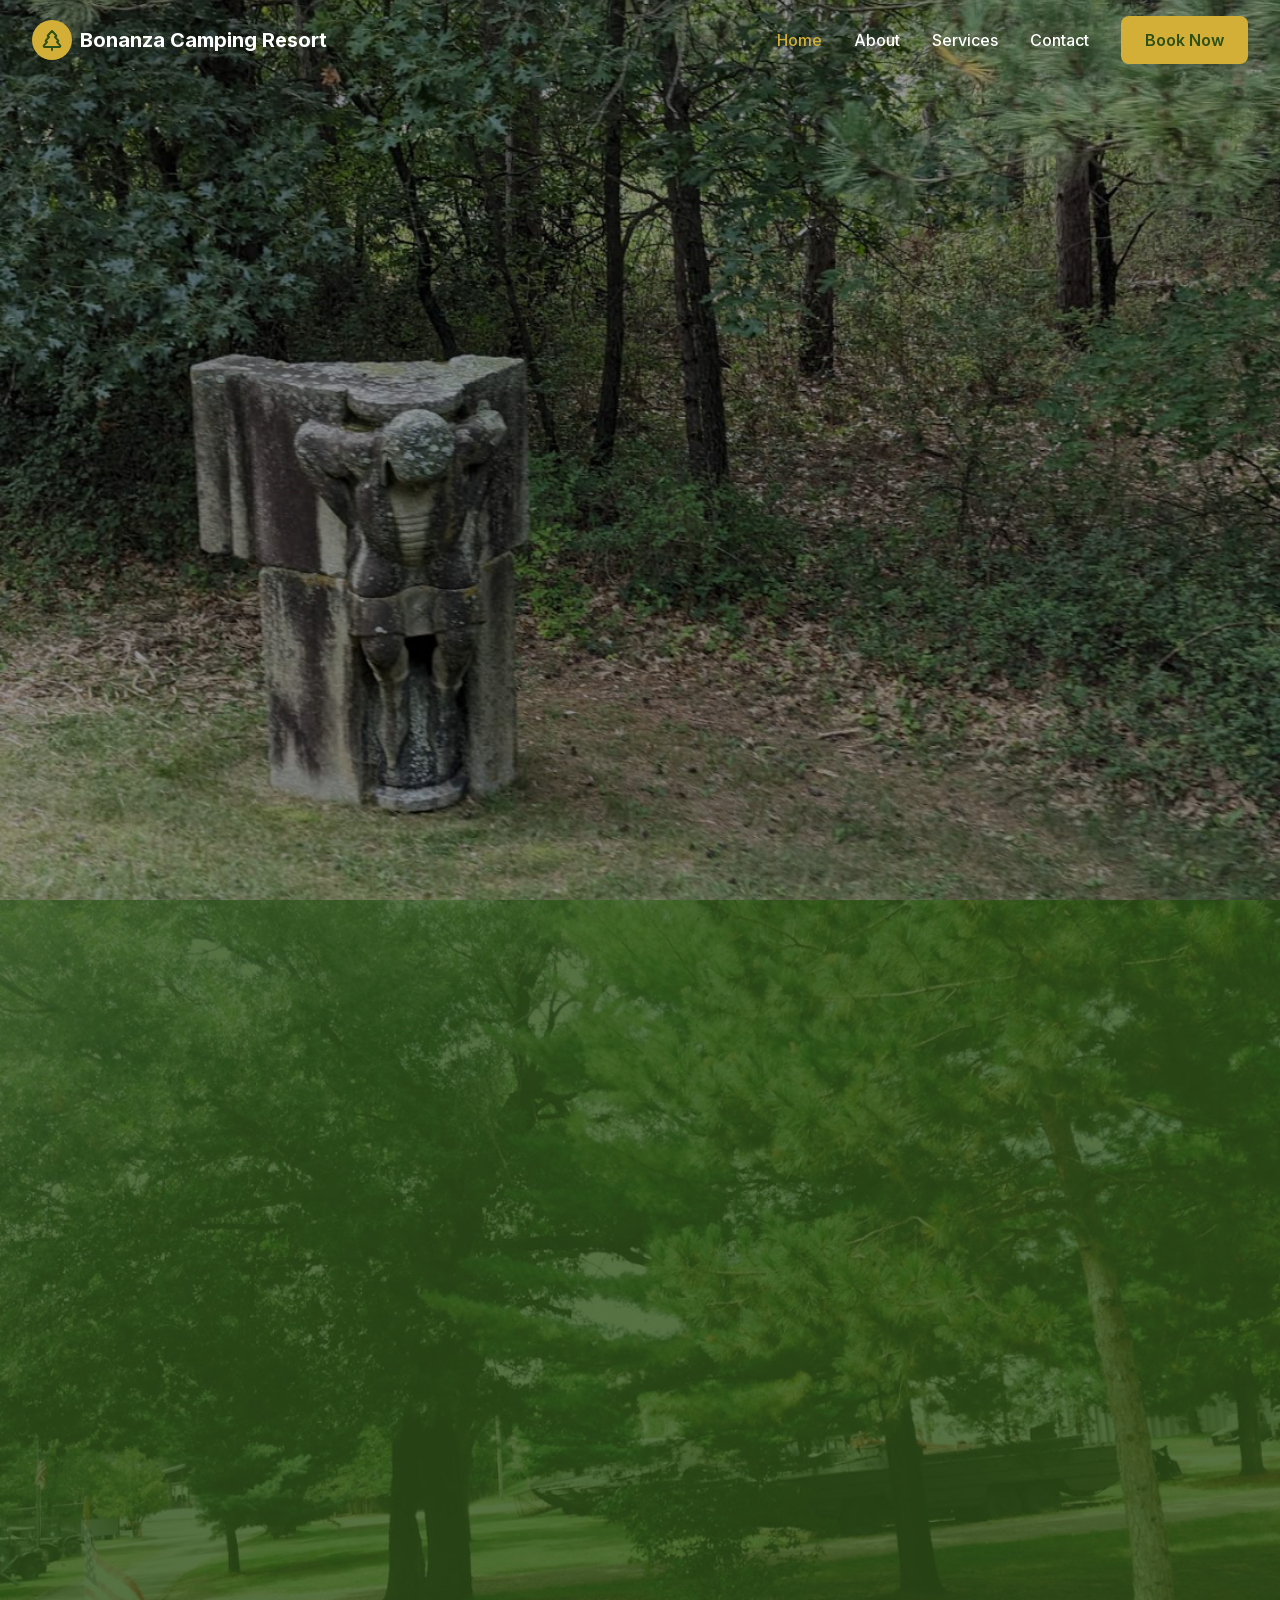
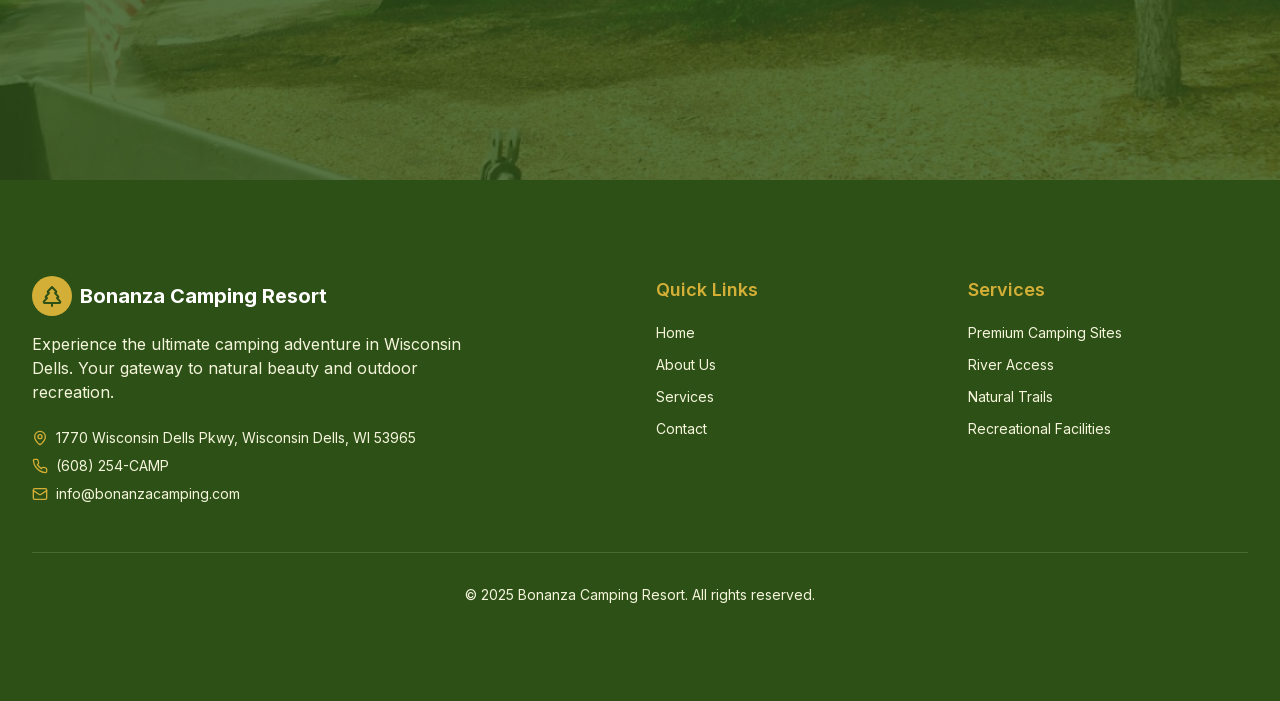
==== commit ca74641a: "Deploy to dyslab.pro domain" ====
--- a/app/out/index.html
+++ b/app/out/index.html
@@ -1 +1 @@
-<!DOCTYPE html><html lang="en"><head><meta charSet="utf-8"/><meta name="viewport" content="width=device-width, initial-scale=1"/><link rel="preload" href="/_next/static/media/e4af272ccee01ff0-s.p.woff2" as="font" crossorigin="" type="font/woff2"/><link rel="preload" as="image" href="/images/IMG_0676.png" fetchPriority="high"/><link rel="stylesheet" href="/_next/static/css/14978360b65be91a.css" data-precedence="next"/><link rel="preload" as="script" fetchPriority="low" href="/_next/static/chunks/webpack-d2cf98d9cef4ff37.js"/><script src="/_next/static/chunks/ceb5afef-d98ad726377d3148.js" async=""></script><script src="/_next/static/chunks/156-6d78fde4ea8ecce2.js" async=""></script><script src="/_next/static/chunks/main-app-f896963268641fe0.js" async=""></script><script src="/_next/static/chunks/844-6e41e12ca75a821d.js" async=""></script><script src="/_next/static/chunks/1-7f0d245ff1e53e60.js" async=""></script><script src="/_next/static/chunks/84-bed2b2c397266bae.js" async=""></script><script src="/_next/static/chunks/app/page-c00e7a8bd757afc4.js" async=""></script><script src="/_next/static/chunks/app/layout-98c0a580f5e69a9e.js" async=""></script><title>Bonanza Camping - Premium Outdoor Adventures</title><meta name="description" content="Experience the ultimate camping adventure at Bonanza Camping. Premium campsites, outdoor activities, and unforgettable memories in nature."/><meta name="keywords" content="camping, outdoor adventures, nature, hiking, fishing, campfire, wilderness"/><meta name="next-size-adjust"/><script src="/_next/static/chunks/polyfills-42372ed130431b0a.js" noModule=""></script></head><body class="__className_e8ce0c"><header class="fixed top-0 left-0 right-0 z-50 transition-all duration-300 bg-transparent"><div class="container-max"><div class="flex items-center justify-between h-20 px-4 sm:px-6 lg:px-8"><a class="flex items-center space-x-2" href="/"><div class="flex items-center justify-center w-10 h-10 bg-golden-yellow rounded-full"><svg xmlns="http://www.w3.org/2000/svg" width="24" height="24" viewBox="0 0 24 24" fill="none" stroke="currentColor" stroke-width="2" stroke-linecap="round" stroke-linejoin="round" class="lucide lucide-tree-pine w-6 h-6 text-forest-green"><path d="m17 14 3 3.3a1 1 0 0 1-.7 1.7H4.7a1 1 0 0 1-.7-1.7L7 14h-.3a1 1 0 0 1-.7-1.7L9 9h-.2A1 1 0 0 1 8 7.3L12 3l4 4.3a1 1 0 0 1-.8 1.7H15l3 3.3a1 1 0 0 1-.7 1.7H17Z"></path><path d="M12 22v-3"></path></svg></div><span class="text-xl font-bold transition-colors text-white">Bonanza Camping Resort</span></a><nav class="hidden md:flex items-center space-x-8"><a class="font-medium transition-colors hover:text-golden-yellow text-golden-yellow" href="/">Home</a><a class="font-medium transition-colors hover:text-golden-yellow text-white" href="/about/">About</a><a class="font-medium transition-colors hover:text-golden-yellow text-white" href="/services/">Services</a><a class="font-medium transition-colors hover:text-golden-yellow text-white" href="/contact/">Contact</a><a class="btn-primary" href="/contact/">Book Now</a></nav><button class="md:hidden p-2 rounded-lg transition-colors text-white hover:bg-white/10"><svg xmlns="http://www.w3.org/2000/svg" width="24" height="24" viewBox="0 0 24 24" fill="none" stroke="currentColor" stroke-width="2" stroke-linecap="round" stroke-linejoin="round" class="lucide lucide-menu w-6 h-6"><line x1="4" x2="20" y1="12" y2="12"></line><line x1="4" x2="20" y1="6" y2="6"></line><line x1="4" x2="20" y1="18" y2="18"></line></svg></button></div></div></header><main class="min-h-screen"><section class="relative h-screen flex items-center justify-center overflow-hidden"><div class="absolute inset-0"><img alt="Beautiful Bonanza Camping Resort with river and natural scenery" fetchPriority="high" decoding="async" data-nimg="fill" class="object-cover" style="position:absolute;height:100%;width:100%;left:0;top:0;right:0;bottom:0;color:transparent" src="/images/IMG_0676.png"/><div class="absolute inset-0 bg-black/40"></div></div><div class="relative z-10 text-center text-white max-w-4xl mx-auto px-4"><div class="mb-6" style="opacity:0;transform:translateY(50px) translateZ(0)"><div class="flex items-center justify-center space-x-1 mb-4"><svg xmlns="http://www.w3.org/2000/svg" width="24" height="24" viewBox="0 0 24 24" fill="none" stroke="currentColor" stroke-width="2" stroke-linecap="round" stroke-linejoin="round" class="lucide lucide-star w-5 h-5 fill-golden-yellow text-golden-yellow"><polygon points="12 2 15.09 8.26 22 9.27 17 14.14 18.18 21.02 12 17.77 5.82 21.02 7 14.14 2 9.27 8.91 8.26 12 2"></polygon></svg><svg xmlns="http://www.w3.org/2000/svg" width="24" height="24" viewBox="0 0 24 24" fill="none" stroke="currentColor" stroke-width="2" stroke-linecap="round" stroke-linejoin="round" class="lucide lucide-star w-5 h-5 fill-golden-yellow text-golden-yellow"><polygon points="12 2 15.09 8.26 22 9.27 17 14.14 18.18 21.02 12 17.77 5.82 21.02 7 14.14 2 9.27 8.91 8.26 12 2"></polygon></svg><svg xmlns="http://www.w3.org/2000/svg" width="24" height="24" viewBox="0 0 24 24" fill="none" stroke="currentColor" stroke-width="2" stroke-linecap="round" stroke-linejoin="round" class="lucide lucide-star w-5 h-5 fill-golden-yellow text-golden-yellow"><polygon points="12 2 15.09 8.26 22 9.27 17 14.14 18.18 21.02 12 17.77 5.82 21.02 7 14.14 2 9.27 8.91 8.26 12 2"></polygon></svg><svg xmlns="http://www.w3.org/2000/svg" width="24" height="24" viewBox="0 0 24 24" fill="none" stroke="currentColor" stroke-width="2" stroke-linecap="round" stroke-linejoin="round" class="lucide lucide-star w-5 h-5 fill-golden-yellow text-golden-yellow"><polygon points="12 2 15.09 8.26 22 9.27 17 14.14 18.18 21.02 12 17.77 5.82 21.02 7 14.14 2 9.27 8.91 8.26 12 2"></polygon></svg><svg xmlns="http://www.w3.org/2000/svg" width="24" height="24" viewBox="0 0 24 24" fill="none" stroke="currentColor" stroke-width="2" stroke-linecap="round" stroke-linejoin="round" class="lucide lucide-star w-5 h-5 fill-golden-yellow text-golden-yellow"><polygon points="12 2 15.09 8.26 22 9.27 17 14.14 18.18 21.02 12 17.77 5.82 21.02 7 14.14 2 9.27 8.91 8.26 12 2"></polygon></svg><span class="ml-2 text-sm">Premier Wisconsin Dells Destination</span></div></div><h1 class="text-5xl md:text-7xl font-bold mb-6 leading-tight" style="opacity:0;transform:translateY(50px) translateZ(0)">Welcome to<!-- --> <span class="text-golden-yellow">Bonanza Camping Resort</span></h1><p class="text-xl md:text-2xl mb-8 max-w-2xl mx-auto leading-relaxed" style="opacity:0;transform:translateY(50px) translateZ(0)">Experience the natural beauty of Wisconsin Dells with premium camping, river access, and unforgettable outdoor adventures at our scenic resort.</p><div class="flex flex-col sm:flex-row gap-4 justify-center items-center" style="opacity:0;transform:translateY(50px) translateZ(0)"><a class="btn-primary flex items-center space-x-2 text-lg px-8 py-4" href="/contact/"><span>Book Your Stay</span><svg xmlns="http://www.w3.org/2000/svg" width="24" height="24" viewBox="0 0 24 24" fill="none" stroke="currentColor" stroke-width="2" stroke-linecap="round" stroke-linejoin="round" class="lucide lucide-arrow-right w-5 h-5"><path d="M5 12h14"></path><path d="m12 5 7 7-7 7"></path></svg></a><a class="btn-secondary flex items-center space-x-2 text-lg px-8 py-4" href="/services/"><span>Explore Amenities</span></a></div><div class="grid grid-cols-3 gap-8 mt-16 max-w-2xl mx-auto" style="opacity:0;transform:translateY(50px) translateZ(0)"><div class="text-center"><div class="text-2xl font-bold text-golden-yellow mb-1">Check-in</div><div class="text-sm text-cream">3:00 PM</div></div><div class="text-center"><div class="text-2xl font-bold text-golden-yellow mb-1">Check-out</div><div class="text-sm text-cream">11:00 AM</div></div><div class="text-center"><div class="text-2xl font-bold text-golden-yellow mb-1">Wisconsin</div><div class="text-sm text-cream">Dells, WI</div></div></div></div><div class="absolute bottom-8 left-1/2 transform -translate-x-1/2" style="opacity:0"><div class="w-6 h-10 border-2 border-white rounded-full flex justify-center"><div class="w-1 h-3 bg-white rounded-full mt-2"></div></div></div></section><section class="relative section-padding overflow-hidden"><div class="absolute inset-0"><img alt="Beautiful Bonanza Camping Resort scenery" loading="lazy" decoding="async" data-nimg="fill" class="object-cover" style="position:absolute;height:100%;width:100%;left:0;top:0;right:0;bottom:0;color:transparent" src="/images/IMG_0674.png"/><div class="absolute inset-0 bg-forest-green/80"></div></div><div class="relative z-10 container-max text-center text-white"><div style="opacity:0;transform:translateY(50px) translateZ(0)"><h2 class="text-4xl md:text-6xl font-bold mb-6">Ready for Your Wisconsin Dells <span class="text-golden-yellow">Adventure?</span></h2><p class="text-xl md:text-2xl mb-8 max-w-3xl mx-auto leading-relaxed">Don&#x27;t wait - the perfect Wisconsin Dells camping experience is just a reservation away. Book your stay at Bonanza Camping Resort and create memories that will last a lifetime.</p><div class="flex flex-col sm:flex-row gap-6 justify-center items-center mb-12"><a class="btn-primary flex items-center space-x-2 text-lg px-8 py-4 bg-golden-yellow hover:bg-golden-yellow/90 text-forest-green" href="/contact/"><svg xmlns="http://www.w3.org/2000/svg" width="24" height="24" viewBox="0 0 24 24" fill="none" stroke="currentColor" stroke-width="2" stroke-linecap="round" stroke-linejoin="round" class="lucide lucide-calendar w-5 h-5"><path d="M8 2v4"></path><path d="M16 2v4"></path><rect width="18" height="18" x="3" y="4" rx="2"></rect><path d="M3 10h18"></path></svg><span>Book Your Stay</span><svg xmlns="http://www.w3.org/2000/svg" width="24" height="24" viewBox="0 0 24 24" fill="none" stroke="currentColor" stroke-width="2" stroke-linecap="round" stroke-linejoin="round" class="lucide lucide-arrow-right w-5 h-5"><path d="M5 12h14"></path><path d="m12 5 7 7-7 7"></path></svg></a><a href="tel:+16082542267" class="btn-secondary flex items-center space-x-2 text-lg px-8 py-4 border-2 border-white text-white hover:bg-white hover:text-forest-green"><svg xmlns="http://www.w3.org/2000/svg" width="24" height="24" viewBox="0 0 24 24" fill="none" stroke="currentColor" stroke-width="2" stroke-linecap="round" stroke-linejoin="round" class="lucide lucide-phone w-5 h-5"><path d="M22 16.92v3a2 2 0 0 1-2.18 2 19.79 19.79 0 0 1-8.63-3.07 19.5 19.5 0 0 1-6-6 19.79 19.79 0 0 1-3.07-8.67A2 2 0 0 1 4.11 2h3a2 2 0 0 1 2 1.72 12.84 12.84 0 0 0 .7 2.81 2 2 0 0 1-.45 2.11L8.09 9.91a16 16 0 0 0 6 6l1.27-1.27a2 2 0 0 1 2.11-.45 12.84 12.84 0 0 0 2.81.7A2 2 0 0 1 22 16.92z"></path></svg><span>Call (608) 254-CAMP</span></a></div><div class="grid md:grid-cols-3 gap-6 max-w-4xl mx-auto" style="opacity:0;transform:translateY(30px) translateZ(0)"><div class="bg-white/10 backdrop-blur-sm rounded-lg p-6 border border-white/20"><div class="text-3xl mb-3">🏕️</div><h3 class="text-lg font-semibold text-golden-yellow mb-2">Check-in Time</h3><p class="text-cream text-sm">3:00 PM daily - Welcome to your adventure!</p></div><div class="bg-white/10 backdrop-blur-sm rounded-lg p-6 border border-white/20"><div class="text-3xl mb-3">👋</div><h3 class="text-lg font-semibold text-golden-yellow mb-2">Check-out Time</h3><p class="text-cream text-sm">11:00 AM - Thank you for staying with us!</p></div><div class="bg-white/10 backdrop-blur-sm rounded-lg p-6 border border-white/20"><div class="text-3xl mb-3">📍</div><h3 class="text-lg font-semibold text-golden-yellow mb-2">Wisconsin Dells</h3><p class="text-cream text-sm">Prime location for all area attractions</p></div></div><div class="mt-12 p-4 bg-golden-yellow/20 rounded-lg border border-golden-yellow/30 max-w-2xl mx-auto" style="opacity:0;transform:scale(0.9) translateZ(0)"><p class="text-golden-yellow font-semibold">🌲 Located at 1770 Wisconsin Dells Pkwy - Your gateway to Wisconsin Dells adventures!</p></div></div></div></section></main><footer class="bg-forest-green text-white"><div class="container-max section-padding"><div class="grid md:grid-cols-4 gap-8"><div class="md:col-span-2"><div class="flex items-center space-x-2 mb-4"><div class="flex items-center justify-center w-10 h-10 bg-golden-yellow rounded-full"><svg xmlns="http://www.w3.org/2000/svg" width="24" height="24" viewBox="0 0 24 24" fill="none" stroke="currentColor" stroke-width="2" stroke-linecap="round" stroke-linejoin="round" class="lucide lucide-tree-pine w-6 h-6 text-forest-green"><path d="m17 14 3 3.3a1 1 0 0 1-.7 1.7H4.7a1 1 0 0 1-.7-1.7L7 14h-.3a1 1 0 0 1-.7-1.7L9 9h-.2A1 1 0 0 1 8 7.3L12 3l4 4.3a1 1 0 0 1-.8 1.7H15l3 3.3a1 1 0 0 1-.7 1.7H17Z"></path><path d="M12 22v-3"></path></svg></div><span class="text-xl font-bold">Bonanza Camping Resort</span></div><p class="text-cream mb-6 max-w-md">Experience the ultimate camping adventure in Wisconsin Dells. Your gateway to natural beauty and outdoor recreation.</p><div class="space-y-2"><div class="flex items-center space-x-2"><svg xmlns="http://www.w3.org/2000/svg" width="24" height="24" viewBox="0 0 24 24" fill="none" stroke="currentColor" stroke-width="2" stroke-linecap="round" stroke-linejoin="round" class="lucide lucide-map-pin w-4 h-4 text-golden-yellow"><path d="M20 10c0 4.993-5.539 10.193-7.399 11.799a1 1 0 0 1-1.202 0C9.539 20.193 4 14.993 4 10a8 8 0 0 1 16 0"></path><circle cx="12" cy="10" r="3"></circle></svg><span class="text-sm text-cream">1770 Wisconsin Dells Pkwy, Wisconsin Dells, WI 53965</span></div><div class="flex items-center space-x-2"><svg xmlns="http://www.w3.org/2000/svg" width="24" height="24" viewBox="0 0 24 24" fill="none" stroke="currentColor" stroke-width="2" stroke-linecap="round" stroke-linejoin="round" class="lucide lucide-phone w-4 h-4 text-golden-yellow"><path d="M22 16.92v3a2 2 0 0 1-2.18 2 19.79 19.79 0 0 1-8.63-3.07 19.5 19.5 0 0 1-6-6 19.79 19.79 0 0 1-3.07-8.67A2 2 0 0 1 4.11 2h3a2 2 0 0 1 2 1.72 12.84 12.84 0 0 0 .7 2.81 2 2 0 0 1-.45 2.11L8.09 9.91a16 16 0 0 0 6 6l1.27-1.27a2 2 0 0 1 2.11-.45 12.84 12.84 0 0 0 2.81.7A2 2 0 0 1 22 16.92z"></path></svg><span class="text-sm text-cream">(608) 254-CAMP</span></div><div class="flex items-center space-x-2"><svg xmlns="http://www.w3.org/2000/svg" width="24" height="24" viewBox="0 0 24 24" fill="none" stroke="currentColor" stroke-width="2" stroke-linecap="round" stroke-linejoin="round" class="lucide lucide-mail w-4 h-4 text-golden-yellow"><rect width="20" height="16" x="2" y="4" rx="2"></rect><path d="m22 7-8.97 5.7a1.94 1.94 0 0 1-2.06 0L2 7"></path></svg><span class="text-sm text-cream">info@bonanzacamping.com</span></div></div></div><div><h3 class="text-lg font-semibold mb-4 text-golden-yellow">Quick Links</h3><ul class="space-y-2"><li><a class="text-cream hover:text-golden-yellow transition-colors text-sm" href="/">Home</a></li><li><a class="text-cream hover:text-golden-yellow transition-colors text-sm" href="/about/">About Us</a></li><li><a class="text-cream hover:text-golden-yellow transition-colors text-sm" href="/services/">Services</a></li><li><a class="text-cream hover:text-golden-yellow transition-colors text-sm" href="/contact/">Contact</a></li></ul></div><div><h3 class="text-lg font-semibold mb-4 text-golden-yellow">Services</h3><ul class="space-y-2"><li><span class="text-cream text-sm">Premium Camping Sites</span></li><li><span class="text-cream text-sm">River Access</span></li><li><span class="text-cream text-sm">Natural Trails</span></li><li><span class="text-cream text-sm">Recreational Facilities</span></li></ul></div></div><div class="border-t border-sage-green/30 mt-12 pt-8 text-center"><p class="text-cream text-sm">© 2025 Bonanza Camping Resort. All rights reserved.</p></div></div></footer><script src="/_next/static/chunks/webpack-d2cf98d9cef4ff37.js" async=""></script><script>(self.__next_f=self.__next_f||[]).push([0]);self.__next_f.push([2,null])</script><script>self.__next_f.push([1,"1:HL[\"/_next/static/media/e4af272ccee01ff0-s.p.woff2\",\"font\",{\"crossOrigin\":\"\",\"type\":\"font/woff2\"}]\n2:HL[\"/_next/static/css/14978360b65be91a.css\",\"style\"]\n"])</script><script>self.__next_f.push([1,"3:I[5616,[],\"\"]\n5:I[1706,[],\"ClientPageRoot\"]\n6:I[2766,[\"844\",\"static/chunks/844-6e41e12ca75a821d.js\",\"1\",\"static/chunks/1-7f0d245ff1e53e60.js\",\"84\",\"static/chunks/84-bed2b2c397266bae.js\",\"931\",\"static/chunks/app/page-c00e7a8bd757afc4.js\"],\"default\",1]\n7:I[20,[\"844\",\"static/chunks/844-6e41e12ca75a821d.js\",\"84\",\"static/chunks/84-bed2b2c397266bae.js\",\"185\",\"static/chunks/app/layout-98c0a580f5e69a9e.js\"],\"Header\"]\n8:I[6146,[],\"\"]\n9:I[4411,[],\"\"]\na:I[5558,[\"844\",\"static/chunks/844-6e41e12ca75a821d.js\",\"84\",\"static/chunks/84-bed2b2c397266bae.js\",\"185\",\"static/chunks/app/layout-98c0a580f5e69a9e.js\"],\"\"]\nc:I[7141,[],\"\"]\nd:[]\n"])</script><script>self.__next_f.push([1,"0:[\"$\",\"$L3\",null,{\"buildId\":\"YOH4CrGNHc1H3gzqiXBF_\",\"assetPrefix\":\"\",\"urlParts\":[\"\",\"\"],\"initialTree\":[\"\",{\"children\":[\"__PAGE__\",{}]},\"$undefined\",\"$undefined\",true],\"initialSeedData\":[\"\",{\"children\":[\"__PAGE__\",{},[[\"$L4\",[\"$\",\"$L5\",null,{\"props\":{\"params\":{},\"searchParams\":{}},\"Component\":\"$6\"}],null],null],null]},[[[[\"$\",\"link\",\"0\",{\"rel\":\"stylesheet\",\"href\":\"/_next/static/css/14978360b65be91a.css\",\"precedence\":\"next\",\"crossOrigin\":\"$undefined\"}]],[\"$\",\"html\",null,{\"lang\":\"en\",\"children\":[\"$\",\"body\",null,{\"className\":\"__className_e8ce0c\",\"children\":[[\"$\",\"$L7\",null,{}],[\"$\",\"main\",null,{\"className\":\"min-h-screen\",\"children\":[\"$\",\"$L8\",null,{\"parallelRouterKey\":\"children\",\"segmentPath\":[\"children\"],\"error\":\"$undefined\",\"errorStyles\":\"$undefined\",\"errorScripts\":\"$undefined\",\"template\":[\"$\",\"$L9\",null,{}],\"templateStyles\":\"$undefined\",\"templateScripts\":\"$undefined\",\"notFound\":[[\"$\",\"title\",null,{\"children\":\"404: This page could not be found.\"}],[\"$\",\"div\",null,{\"style\":{\"fontFamily\":\"system-ui,\\\"Segoe UI\\\",Roboto,Helvetica,Arial,sans-serif,\\\"Apple Color Emoji\\\",\\\"Segoe UI Emoji\\\"\",\"height\":\"100vh\",\"textAlign\":\"center\",\"display\":\"flex\",\"flexDirection\":\"column\",\"alignItems\":\"center\",\"justifyContent\":\"center\"},\"children\":[\"$\",\"div\",null,{\"children\":[[\"$\",\"style\",null,{\"dangerouslySetInnerHTML\":{\"__html\":\"body{color:#000;background:#fff;margin:0}.next-error-h1{border-right:1px solid rgba(0,0,0,.3)}@media (prefers-color-scheme:dark){body{color:#fff;background:#000}.next-error-h1{border-right:1px solid rgba(255,255,255,.3)}}\"}}],[\"$\",\"h1\",null,{\"className\":\"next-error-h1\",\"style\":{\"display\":\"inline-block\",\"margin\":\"0 20px 0 0\",\"padding\":\"0 23px 0 0\",\"fontSize\":24,\"fontWeight\":500,\"verticalAlign\":\"top\",\"lineHeight\":\"49px\"},\"children\":\"404\"}],[\"$\",\"div\",null,{\"style\":{\"display\":\"inline-block\"},\"children\":[\"$\",\"h2\",null,{\"style\":{\"fontSize\":14,\"fontWeight\":400,\"lineHeight\":\"49px\",\"margin\":0},\"children\":\"This page could not be found.\"}]}]]}]}]],\"notFoundStyles\":[]}]}],[\"$\",\"footer\",null,{\"className\":\"bg-forest-green text-white\",\"children\":[\"$\",\"div\",null,{\"className\":\"container-max section-padding\",\"children\":[[\"$\",\"div\",null,{\"className\":\"grid md:grid-cols-4 gap-8\",\"children\":[[\"$\",\"div\",null,{\"className\":\"md:col-span-2\",\"children\":[[\"$\",\"div\",null,{\"className\":\"flex items-center space-x-2 mb-4\",\"children\":[[\"$\",\"div\",null,{\"className\":\"flex items-center justify-center w-10 h-10 bg-golden-yellow rounded-full\",\"children\":[\"$\",\"svg\",null,{\"xmlns\":\"http://www.w3.org/2000/svg\",\"width\":24,\"height\":24,\"viewBox\":\"0 0 24 24\",\"fill\":\"none\",\"stroke\":\"currentColor\",\"strokeWidth\":2,\"strokeLinecap\":\"round\",\"strokeLinejoin\":\"round\",\"className\":\"lucide lucide-tree-pine w-6 h-6 text-forest-green\",\"children\":[[\"$\",\"path\",\"cpyugq\",{\"d\":\"m17 14 3 3.3a1 1 0 0 1-.7 1.7H4.7a1 1 0 0 1-.7-1.7L7 14h-.3a1 1 0 0 1-.7-1.7L9 9h-.2A1 1 0 0 1 8 7.3L12 3l4 4.3a1 1 0 0 1-.8 1.7H15l3 3.3a1 1 0 0 1-.7 1.7H17Z\"}],[\"$\",\"path\",\"kmzjlo\",{\"d\":\"M12 22v-3\"}],\"$undefined\"]}]}],[\"$\",\"span\",null,{\"className\":\"text-xl font-bold\",\"children\":\"Bonanza Camping Resort\"}]]}],[\"$\",\"p\",null,{\"className\":\"text-cream mb-6 max-w-md\",\"children\":\"Experience the ultimate camping adventure in Wisconsin Dells. Your gateway to natural beauty and outdoor recreation.\"}],[\"$\",\"div\",null,{\"className\":\"space-y-2\",\"children\":[[\"$\",\"div\",null,{\"className\":\"flex items-center space-x-2\",\"children\":[[\"$\",\"svg\",null,{\"xmlns\":\"http://www.w3.org/2000/svg\",\"width\":24,\"height\":24,\"viewBox\":\"0 0 24 24\",\"fill\":\"none\",\"stroke\":\"currentColor\",\"strokeWidth\":2,\"strokeLinecap\":\"round\",\"strokeLinejoin\":\"round\",\"className\":\"lucide lucide-map-pin w-4 h-4 text-golden-yellow\",\"children\":[[\"$\",\"path\",\"1r0f0z\",{\"d\":\"M20 10c0 4.993-5.539 10.193-7.399 11.799a1 1 0 0 1-1.202 0C9.539 20.193 4 14.993 4 10a8 8 0 0 1 16 0\"}],[\"$\",\"circle\",\"ilqhr7\",{\"cx\":\"12\",\"cy\":\"10\",\"r\":\"3\"}],\"$undefined\"]}],[\"$\",\"span\",null,{\"className\":\"text-sm text-cream\",\"children\":\"1770 Wisconsin Dells Pkwy, Wisconsin Dells, WI 53965\"}]]}],[\"$\",\"div\",null,{\"className\":\"flex items-center space-x-2\",\"children\":[[\"$\",\"svg\",null,{\"xmlns\":\"http://www.w3.org/2000/svg\",\"width\":24,\"height\":24,\"viewBox\":\"0 0 24 24\",\"fill\":\"none\",\"stroke\":\"currentColor\",\"strokeWidth\":2,\"strokeLinecap\":\"round\",\"strokeLinejoin\":\"round\",\"className\":\"lucide lucide-phone w-4 h-4 text-golden-yellow\",\"children\":[[\"$\",\"path\",\"foiqr5\",{\"d\":\"M22 16.92v3a2 2 0 0 1-2.18 2 19.79 19.79 0 0 1-8.63-3.07 19.5 19.5 0 0 1-6-6 19.79 19.79 0 0 1-3.07-8.67A2 2 0 0 1 4.11 2h3a2 2 0 0 1 2 1.72 12.84 12.84 0 0 0 .7 2.81 2 2 0 0 1-.45 2.11L8.09 9.91a16 16 0 0 0 6 6l1.27-1.27a2 2 0 0 1 2.11-.45 12.84 12.84 0 0 0 2.81.7A2 2 0 0 1 22 16.92z\"}],\"$undefined\"]}],[\"$\",\"span\",null,{\"className\":\"text-sm text-cream\",\"children\":\"(608) 254-CAMP\"}]]}],[\"$\",\"div\",null,{\"className\":\"flex items-center space-x-2\",\"children\":[[\"$\",\"svg\",null,{\"xmlns\":\"http://www.w3.org/2000/svg\",\"width\":24,\"height\":24,\"viewBox\":\"0 0 24 24\",\"fill\":\"none\",\"stroke\":\"currentColor\",\"strokeWidth\":2,\"strokeLinecap\":\"round\",\"strokeLinejoin\":\"round\",\"className\":\"lucide lucide-mail w-4 h-4 text-golden-yellow\",\"children\":[[\"$\",\"rect\",\"18n3k1\",{\"width\":\"20\",\"height\":\"16\",\"x\":\"2\",\"y\":\"4\",\"rx\":\"2\"}],[\"$\",\"path\",\"1ocrg3\",{\"d\":\"m22 7-8.97 5.7a1.94 1.94 0 0 1-2.06 0L2 7\"}],\"$undefined\"]}],[\"$\",\"span\",null,{\"className\":\"text-sm text-cream\",\"children\":\"info@bonanzacamping.com\"}]]}]]}]]}],[\"$\",\"div\",null,{\"children\":[[\"$\",\"h3\",null,{\"className\":\"text-lg font-semibold mb-4 text-golden-yellow\",\"children\":\"Quick Links\"}],[\"$\",\"ul\",null,{\"className\":\"space-y-2\",\"children\":[[\"$\",\"li\",\"Home\",{\"children\":[\"$\",\"$La\",null,{\"href\":\"/\",\"className\":\"text-cream hover:text-golden-yellow transition-colors text-sm\",\"children\":\"Home\"}]}],[\"$\",\"li\",\"About Us\",{\"children\":[\"$\",\"$La\",null,{\"href\":\"/about\",\"className\":\"text-cream hover:text-golden-yellow transition-colors text-sm\",\"children\":\"About Us\"}]}],[\"$\",\"li\",\"Services\",{\"children\":[\"$\",\"$La\",null,{\"href\":\"/services\",\"className\":\"text-cream hover:text-golden-yellow transition-colors text-sm\",\"children\":\"Services\"}]}],[\"$\",\"li\",\"Contact\",{\"children\":[\"$\",\"$La\",null,{\"href\":\"/contact\",\"className\":\"text-cream hover:text-golden-yellow transition-colors text-sm\",\"children\":\"Contact\"}]}]]}]]}],[\"$\",\"div\",null,{\"children\":[[\"$\",\"h3\",null,{\"className\":\"text-lg font-semibold mb-4 text-golden-yellow\",\"children\":\"Services\"}],[\"$\",\"ul\",null,{\"className\":\"space-y-2\",\"children\":[[\"$\",\"li\",\"Premium Camping Sites\",{\"children\":[\"$\",\"span\",null,{\"className\":\"text-cream text-sm\",\"children\":\"Premium Camping Sites\"}]}],[\"$\",\"li\",\"River Access\",{\"children\":[\"$\",\"span\",null,{\"className\":\"text-cream text-sm\",\"children\":\"River Access\"}]}],[\"$\",\"li\",\"Natural Trails\",{\"children\":[\"$\",\"span\",null,{\"className\":\"text-cream text-sm\",\"children\":\"Natural Trails\"}]}],[\"$\",\"li\",\"Recreational Facilities\",{\"children\":[\"$\",\"span\",null,{\"className\":\"text-cream text-sm\",\"children\":\"Recreational Facilities\"}]}]]}]]}]]}],[\"$\",\"div\",null,{\"className\":\"border-t border-sage-green/30 mt-12 pt-8 text-center\",\"children\":[\"$\",\"p\",null,{\"className\":\"text-cream text-sm\",\"children\":\"© 2025 Bonanza Camping Resort. All rights reserved.\"}]}]]}]}]]}]}]],null],null],\"couldBeIntercepted\":false,\"initialHead\":[null,\"$Lb\"],\"globalErrorComponent\":\"$c\",\"missingSlots\":\"$Wd\"}]\n"])</script><script>self.__next_f.push([1,"b:[[\"$\",\"meta\",\"0\",{\"name\":\"viewport\",\"content\":\"width=device-width, initial-scale=1\"}],[\"$\",\"meta\",\"1\",{\"charSet\":\"utf-8\"}],[\"$\",\"title\",\"2\",{\"children\":\"Bonanza Camping - Premium Outdoor Adventures\"}],[\"$\",\"meta\",\"3\",{\"name\":\"description\",\"content\":\"Experience the ultimate camping adventure at Bonanza Camping. Premium campsites, outdoor activities, and unforgettable memories in nature.\"}],[\"$\",\"meta\",\"4\",{\"name\":\"keywords\",\"content\":\"camping, outdoor adventures, nature, hiking, fishing, campfire, wilderness\"}],[\"$\",\"meta\",\"5\",{\"name\":\"next-size-adjust\"}]]\n4:null\n"])</script></body></html>+<!DOCTYPE html><html lang="en"><head><meta charSet="utf-8"/><meta name="viewport" content="width=device-width, initial-scale=1"/><link rel="preload" href="/_next/static/media/e4af272ccee01ff0-s.p.woff2" as="font" crossorigin="" type="font/woff2"/><link rel="preload" as="image" href="/images/IMG_0676.png" fetchPriority="high"/><link rel="stylesheet" href="/_next/static/css/14978360b65be91a.css" data-precedence="next"/><link rel="preload" as="script" fetchPriority="low" href="/_next/static/chunks/webpack-d2cf98d9cef4ff37.js"/><script src="/_next/static/chunks/ceb5afef-d98ad726377d3148.js" async=""></script><script src="/_next/static/chunks/156-5b682524de8f9090.js" async=""></script><script src="/_next/static/chunks/main-app-f896963268641fe0.js" async=""></script><script src="/_next/static/chunks/844-6e41e12ca75a821d.js" async=""></script><script src="/_next/static/chunks/1-7f0d245ff1e53e60.js" async=""></script><script src="/_next/static/chunks/84-bed2b2c397266bae.js" async=""></script><script src="/_next/static/chunks/app/page-c00e7a8bd757afc4.js" async=""></script><script src="/_next/static/chunks/app/layout-98c0a580f5e69a9e.js" async=""></script><title>Bonanza Camping - Premium Outdoor Adventures</title><meta name="description" content="Experience the ultimate camping adventure at Bonanza Camping. Premium campsites, outdoor activities, and unforgettable memories in nature."/><meta name="keywords" content="camping, outdoor adventures, nature, hiking, fishing, campfire, wilderness"/><meta name="next-size-adjust"/><script src="/_next/static/chunks/polyfills-42372ed130431b0a.js" noModule=""></script></head><body class="__className_e8ce0c"><header class="fixed top-0 left-0 right-0 z-50 transition-all duration-300 bg-transparent"><div class="container-max"><div class="flex items-center justify-between h-20 px-4 sm:px-6 lg:px-8"><a class="flex items-center space-x-2" href="/"><div class="flex items-center justify-center w-10 h-10 bg-golden-yellow rounded-full"><svg xmlns="http://www.w3.org/2000/svg" width="24" height="24" viewBox="0 0 24 24" fill="none" stroke="currentColor" stroke-width="2" stroke-linecap="round" stroke-linejoin="round" class="lucide lucide-tree-pine w-6 h-6 text-forest-green"><path d="m17 14 3 3.3a1 1 0 0 1-.7 1.7H4.7a1 1 0 0 1-.7-1.7L7 14h-.3a1 1 0 0 1-.7-1.7L9 9h-.2A1 1 0 0 1 8 7.3L12 3l4 4.3a1 1 0 0 1-.8 1.7H15l3 3.3a1 1 0 0 1-.7 1.7H17Z"></path><path d="M12 22v-3"></path></svg></div><span class="text-xl font-bold transition-colors text-white">Bonanza Camping Resort</span></a><nav class="hidden md:flex items-center space-x-8"><a class="font-medium transition-colors hover:text-golden-yellow text-golden-yellow" href="/">Home</a><a class="font-medium transition-colors hover:text-golden-yellow text-white" href="/about/">About</a><a class="font-medium transition-colors hover:text-golden-yellow text-white" href="/services/">Services</a><a class="font-medium transition-colors hover:text-golden-yellow text-white" href="/contact/">Contact</a><a class="btn-primary" href="/contact/">Book Now</a></nav><button class="md:hidden p-2 rounded-lg transition-colors text-white hover:bg-white/10"><svg xmlns="http://www.w3.org/2000/svg" width="24" height="24" viewBox="0 0 24 24" fill="none" stroke="currentColor" stroke-width="2" stroke-linecap="round" stroke-linejoin="round" class="lucide lucide-menu w-6 h-6"><line x1="4" x2="20" y1="12" y2="12"></line><line x1="4" x2="20" y1="6" y2="6"></line><line x1="4" x2="20" y1="18" y2="18"></line></svg></button></div></div></header><main class="min-h-screen"><section class="relative h-screen flex items-center justify-center overflow-hidden"><div class="absolute inset-0"><img alt="Beautiful Bonanza Camping Resort with river and natural scenery" fetchPriority="high" decoding="async" data-nimg="fill" class="object-cover" style="position:absolute;height:100%;width:100%;left:0;top:0;right:0;bottom:0;color:transparent" src="/images/IMG_0676.png"/><div class="absolute inset-0 bg-black/40"></div></div><div class="relative z-10 text-center text-white max-w-4xl mx-auto px-4"><div class="mb-6" style="opacity:0;transform:translateY(50px) translateZ(0)"><div class="flex items-center justify-center space-x-1 mb-4"><svg xmlns="http://www.w3.org/2000/svg" width="24" height="24" viewBox="0 0 24 24" fill="none" stroke="currentColor" stroke-width="2" stroke-linecap="round" stroke-linejoin="round" class="lucide lucide-star w-5 h-5 fill-golden-yellow text-golden-yellow"><polygon points="12 2 15.09 8.26 22 9.27 17 14.14 18.18 21.02 12 17.77 5.82 21.02 7 14.14 2 9.27 8.91 8.26 12 2"></polygon></svg><svg xmlns="http://www.w3.org/2000/svg" width="24" height="24" viewBox="0 0 24 24" fill="none" stroke="currentColor" stroke-width="2" stroke-linecap="round" stroke-linejoin="round" class="lucide lucide-star w-5 h-5 fill-golden-yellow text-golden-yellow"><polygon points="12 2 15.09 8.26 22 9.27 17 14.14 18.18 21.02 12 17.77 5.82 21.02 7 14.14 2 9.27 8.91 8.26 12 2"></polygon></svg><svg xmlns="http://www.w3.org/2000/svg" width="24" height="24" viewBox="0 0 24 24" fill="none" stroke="currentColor" stroke-width="2" stroke-linecap="round" stroke-linejoin="round" class="lucide lucide-star w-5 h-5 fill-golden-yellow text-golden-yellow"><polygon points="12 2 15.09 8.26 22 9.27 17 14.14 18.18 21.02 12 17.77 5.82 21.02 7 14.14 2 9.27 8.91 8.26 12 2"></polygon></svg><svg xmlns="http://www.w3.org/2000/svg" width="24" height="24" viewBox="0 0 24 24" fill="none" stroke="currentColor" stroke-width="2" stroke-linecap="round" stroke-linejoin="round" class="lucide lucide-star w-5 h-5 fill-golden-yellow text-golden-yellow"><polygon points="12 2 15.09 8.26 22 9.27 17 14.14 18.18 21.02 12 17.77 5.82 21.02 7 14.14 2 9.27 8.91 8.26 12 2"></polygon></svg><svg xmlns="http://www.w3.org/2000/svg" width="24" height="24" viewBox="0 0 24 24" fill="none" stroke="currentColor" stroke-width="2" stroke-linecap="round" stroke-linejoin="round" class="lucide lucide-star w-5 h-5 fill-golden-yellow text-golden-yellow"><polygon points="12 2 15.09 8.26 22 9.27 17 14.14 18.18 21.02 12 17.77 5.82 21.02 7 14.14 2 9.27 8.91 8.26 12 2"></polygon></svg><span class="ml-2 text-sm">Premier Wisconsin Dells Destination</span></div></div><h1 class="text-5xl md:text-7xl font-bold mb-6 leading-tight" style="opacity:0;transform:translateY(50px) translateZ(0)">Welcome to<!-- --> <span class="text-golden-yellow">Bonanza Camping Resort</span></h1><p class="text-xl md:text-2xl mb-8 max-w-2xl mx-auto leading-relaxed" style="opacity:0;transform:translateY(50px) translateZ(0)">Experience the natural beauty of Wisconsin Dells with premium camping, river access, and unforgettable outdoor adventures at our scenic resort.</p><div class="flex flex-col sm:flex-row gap-4 justify-center items-center" style="opacity:0;transform:translateY(50px) translateZ(0)"><a class="btn-primary flex items-center space-x-2 text-lg px-8 py-4" href="/contact/"><span>Book Your Stay</span><svg xmlns="http://www.w3.org/2000/svg" width="24" height="24" viewBox="0 0 24 24" fill="none" stroke="currentColor" stroke-width="2" stroke-linecap="round" stroke-linejoin="round" class="lucide lucide-arrow-right w-5 h-5"><path d="M5 12h14"></path><path d="m12 5 7 7-7 7"></path></svg></a><a class="btn-secondary flex items-center space-x-2 text-lg px-8 py-4" href="/services/"><span>Explore Amenities</span></a></div><div class="grid grid-cols-3 gap-8 mt-16 max-w-2xl mx-auto" style="opacity:0;transform:translateY(50px) translateZ(0)"><div class="text-center"><div class="text-2xl font-bold text-golden-yellow mb-1">Check-in</div><div class="text-sm text-cream">3:00 PM</div></div><div class="text-center"><div class="text-2xl font-bold text-golden-yellow mb-1">Check-out</div><div class="text-sm text-cream">11:00 AM</div></div><div class="text-center"><div class="text-2xl font-bold text-golden-yellow mb-1">Wisconsin</div><div class="text-sm text-cream">Dells, WI</div></div></div></div><div class="absolute bottom-8 left-1/2 transform -translate-x-1/2" style="opacity:0"><div class="w-6 h-10 border-2 border-white rounded-full flex justify-center"><div class="w-1 h-3 bg-white rounded-full mt-2"></div></div></div></section><section class="relative section-padding overflow-hidden"><div class="absolute inset-0"><img alt="Beautiful Bonanza Camping Resort scenery" loading="lazy" decoding="async" data-nimg="fill" class="object-cover" style="position:absolute;height:100%;width:100%;left:0;top:0;right:0;bottom:0;color:transparent" src="/images/IMG_0674.png"/><div class="absolute inset-0 bg-forest-green/80"></div></div><div class="relative z-10 container-max text-center text-white"><div style="opacity:0;transform:translateY(50px) translateZ(0)"><h2 class="text-4xl md:text-6xl font-bold mb-6">Ready for Your Wisconsin Dells <span class="text-golden-yellow">Adventure?</span></h2><p class="text-xl md:text-2xl mb-8 max-w-3xl mx-auto leading-relaxed">Don&#x27;t wait - the perfect Wisconsin Dells camping experience is just a reservation away. Book your stay at Bonanza Camping Resort and create memories that will last a lifetime.</p><div class="flex flex-col sm:flex-row gap-6 justify-center items-center mb-12"><a class="btn-primary flex items-center space-x-2 text-lg px-8 py-4 bg-golden-yellow hover:bg-golden-yellow/90 text-forest-green" href="/contact/"><svg xmlns="http://www.w3.org/2000/svg" width="24" height="24" viewBox="0 0 24 24" fill="none" stroke="currentColor" stroke-width="2" stroke-linecap="round" stroke-linejoin="round" class="lucide lucide-calendar w-5 h-5"><path d="M8 2v4"></path><path d="M16 2v4"></path><rect width="18" height="18" x="3" y="4" rx="2"></rect><path d="M3 10h18"></path></svg><span>Book Your Stay</span><svg xmlns="http://www.w3.org/2000/svg" width="24" height="24" viewBox="0 0 24 24" fill="none" stroke="currentColor" stroke-width="2" stroke-linecap="round" stroke-linejoin="round" class="lucide lucide-arrow-right w-5 h-5"><path d="M5 12h14"></path><path d="m12 5 7 7-7 7"></path></svg></a><a href="tel:+16082542267" class="btn-secondary flex items-center space-x-2 text-lg px-8 py-4 border-2 border-white text-white hover:bg-white hover:text-forest-green"><svg xmlns="http://www.w3.org/2000/svg" width="24" height="24" viewBox="0 0 24 24" fill="none" stroke="currentColor" stroke-width="2" stroke-linecap="round" stroke-linejoin="round" class="lucide lucide-phone w-5 h-5"><path d="M22 16.92v3a2 2 0 0 1-2.18 2 19.79 19.79 0 0 1-8.63-3.07 19.5 19.5 0 0 1-6-6 19.79 19.79 0 0 1-3.07-8.67A2 2 0 0 1 4.11 2h3a2 2 0 0 1 2 1.72 12.84 12.84 0 0 0 .7 2.81 2 2 0 0 1-.45 2.11L8.09 9.91a16 16 0 0 0 6 6l1.27-1.27a2 2 0 0 1 2.11-.45 12.84 12.84 0 0 0 2.81.7A2 2 0 0 1 22 16.92z"></path></svg><span>Call (608) 254-CAMP</span></a></div><div class="grid md:grid-cols-3 gap-6 max-w-4xl mx-auto" style="opacity:0;transform:translateY(30px) translateZ(0)"><div class="bg-white/10 backdrop-blur-sm rounded-lg p-6 border border-white/20"><div class="text-3xl mb-3">🏕️</div><h3 class="text-lg font-semibold text-golden-yellow mb-2">Check-in Time</h3><p class="text-cream text-sm">3:00 PM daily - Welcome to your adventure!</p></div><div class="bg-white/10 backdrop-blur-sm rounded-lg p-6 border border-white/20"><div class="text-3xl mb-3">👋</div><h3 class="text-lg font-semibold text-golden-yellow mb-2">Check-out Time</h3><p class="text-cream text-sm">11:00 AM - Thank you for staying with us!</p></div><div class="bg-white/10 backdrop-blur-sm rounded-lg p-6 border border-white/20"><div class="text-3xl mb-3">📍</div><h3 class="text-lg font-semibold text-golden-yellow mb-2">Wisconsin Dells</h3><p class="text-cream text-sm">Prime location for all area attractions</p></div></div><div class="mt-12 p-4 bg-golden-yellow/20 rounded-lg border border-golden-yellow/30 max-w-2xl mx-auto" style="opacity:0;transform:scale(0.9) translateZ(0)"><p class="text-golden-yellow font-semibold">🌲 Located at 1770 Wisconsin Dells Pkwy - Your gateway to Wisconsin Dells adventures!</p></div></div></div></section></main><footer class="bg-forest-green text-white"><div class="container-max section-padding"><div class="grid md:grid-cols-4 gap-8"><div class="md:col-span-2"><div class="flex items-center space-x-2 mb-4"><div class="flex items-center justify-center w-10 h-10 bg-golden-yellow rounded-full"><svg xmlns="http://www.w3.org/2000/svg" width="24" height="24" viewBox="0 0 24 24" fill="none" stroke="currentColor" stroke-width="2" stroke-linecap="round" stroke-linejoin="round" class="lucide lucide-tree-pine w-6 h-6 text-forest-green"><path d="m17 14 3 3.3a1 1 0 0 1-.7 1.7H4.7a1 1 0 0 1-.7-1.7L7 14h-.3a1 1 0 0 1-.7-1.7L9 9h-.2A1 1 0 0 1 8 7.3L12 3l4 4.3a1 1 0 0 1-.8 1.7H15l3 3.3a1 1 0 0 1-.7 1.7H17Z"></path><path d="M12 22v-3"></path></svg></div><span class="text-xl font-bold">Bonanza Camping Resort</span></div><p class="text-cream mb-6 max-w-md">Experience the ultimate camping adventure in Wisconsin Dells. Your gateway to natural beauty and outdoor recreation.</p><div class="space-y-2"><div class="flex items-center space-x-2"><svg xmlns="http://www.w3.org/2000/svg" width="24" height="24" viewBox="0 0 24 24" fill="none" stroke="currentColor" stroke-width="2" stroke-linecap="round" stroke-linejoin="round" class="lucide lucide-map-pin w-4 h-4 text-golden-yellow"><path d="M20 10c0 4.993-5.539 10.193-7.399 11.799a1 1 0 0 1-1.202 0C9.539 20.193 4 14.993 4 10a8 8 0 0 1 16 0"></path><circle cx="12" cy="10" r="3"></circle></svg><span class="text-sm text-cream">1770 Wisconsin Dells Pkwy, Wisconsin Dells, WI 53965</span></div><div class="flex items-center space-x-2"><svg xmlns="http://www.w3.org/2000/svg" width="24" height="24" viewBox="0 0 24 24" fill="none" stroke="currentColor" stroke-width="2" stroke-linecap="round" stroke-linejoin="round" class="lucide lucide-phone w-4 h-4 text-golden-yellow"><path d="M22 16.92v3a2 2 0 0 1-2.18 2 19.79 19.79 0 0 1-8.63-3.07 19.5 19.5 0 0 1-6-6 19.79 19.79 0 0 1-3.07-8.67A2 2 0 0 1 4.11 2h3a2 2 0 0 1 2 1.72 12.84 12.84 0 0 0 .7 2.81 2 2 0 0 1-.45 2.11L8.09 9.91a16 16 0 0 0 6 6l1.27-1.27a2 2 0 0 1 2.11-.45 12.84 12.84 0 0 0 2.81.7A2 2 0 0 1 22 16.92z"></path></svg><span class="text-sm text-cream">(608) 254-CAMP</span></div><div class="flex items-center space-x-2"><svg xmlns="http://www.w3.org/2000/svg" width="24" height="24" viewBox="0 0 24 24" fill="none" stroke="currentColor" stroke-width="2" stroke-linecap="round" stroke-linejoin="round" class="lucide lucide-mail w-4 h-4 text-golden-yellow"><rect width="20" height="16" x="2" y="4" rx="2"></rect><path d="m22 7-8.97 5.7a1.94 1.94 0 0 1-2.06 0L2 7"></path></svg><span class="text-sm text-cream">info@bonanzacamping.com</span></div></div></div><div><h3 class="text-lg font-semibold mb-4 text-golden-yellow">Quick Links</h3><ul class="space-y-2"><li><a class="text-cream hover:text-golden-yellow transition-colors text-sm" href="/">Home</a></li><li><a class="text-cream hover:text-golden-yellow transition-colors text-sm" href="/about/">About Us</a></li><li><a class="text-cream hover:text-golden-yellow transition-colors text-sm" href="/services/">Services</a></li><li><a class="text-cream hover:text-golden-yellow transition-colors text-sm" href="/contact/">Contact</a></li></ul></div><div><h3 class="text-lg font-semibold mb-4 text-golden-yellow">Services</h3><ul class="space-y-2"><li><span class="text-cream text-sm">Premium Camping Sites</span></li><li><span class="text-cream text-sm">River Access</span></li><li><span class="text-cream text-sm">Natural Trails</span></li><li><span class="text-cream text-sm">Recreational Facilities</span></li></ul></div></div><div class="border-t border-sage-green/30 mt-12 pt-8 text-center"><p class="text-cream text-sm">© 2025 Bonanza Camping Resort. All rights reserved.</p></div></div></footer><script src="/_next/static/chunks/webpack-d2cf98d9cef4ff37.js" async=""></script><script>(self.__next_f=self.__next_f||[]).push([0]);self.__next_f.push([2,null])</script><script>self.__next_f.push([1,"1:HL[\"/_next/static/media/e4af272ccee01ff0-s.p.woff2\",\"font\",{\"crossOrigin\":\"\",\"type\":\"font/woff2\"}]\n2:HL[\"/_next/static/css/14978360b65be91a.css\",\"style\"]\n"])</script><script>self.__next_f.push([1,"3:I[5616,[],\"\"]\n5:I[1706,[],\"ClientPageRoot\"]\n6:I[2766,[\"844\",\"static/chunks/844-6e41e12ca75a821d.js\",\"1\",\"static/chunks/1-7f0d245ff1e53e60.js\",\"84\",\"static/chunks/84-bed2b2c397266bae.js\",\"931\",\"static/chunks/app/page-c00e7a8bd757afc4.js\"],\"default\",1]\n7:I[20,[\"844\",\"static/chunks/844-6e41e12ca75a821d.js\",\"84\",\"static/chunks/84-bed2b2c397266bae.js\",\"185\",\"static/chunks/app/layout-98c0a580f5e69a9e.js\"],\"Header\"]\n8:I[6146,[],\"\"]\n9:I[4411,[],\"\"]\na:I[5558,[\"844\",\"static/chunks/844-6e41e12ca75a821d.js\",\"84\",\"static/chunks/84-bed2b2c397266bae.js\",\"185\",\"static/chunks/app/layout-98c0a580f5e69a9e.js\"],\"\"]\nc:I[7141,[],\"\"]\nd:[]\n"])</script><script>self.__next_f.push([1,"0:[\"$\",\"$L3\",null,{\"buildId\":\"eUuk0r1Lb1HR0xKYuj9dg\",\"assetPrefix\":\"\",\"urlParts\":[\"\",\"\"],\"initialTree\":[\"\",{\"children\":[\"__PAGE__\",{}]},\"$undefined\",\"$undefined\",true],\"initialSeedData\":[\"\",{\"children\":[\"__PAGE__\",{},[[\"$L4\",[\"$\",\"$L5\",null,{\"props\":{\"params\":{},\"searchParams\":{}},\"Component\":\"$6\"}],null],null],null]},[[[[\"$\",\"link\",\"0\",{\"rel\":\"stylesheet\",\"href\":\"/_next/static/css/14978360b65be91a.css\",\"precedence\":\"next\",\"crossOrigin\":\"$undefined\"}]],[\"$\",\"html\",null,{\"lang\":\"en\",\"children\":[\"$\",\"body\",null,{\"className\":\"__className_e8ce0c\",\"children\":[[\"$\",\"$L7\",null,{}],[\"$\",\"main\",null,{\"className\":\"min-h-screen\",\"children\":[\"$\",\"$L8\",null,{\"parallelRouterKey\":\"children\",\"segmentPath\":[\"children\"],\"error\":\"$undefined\",\"errorStyles\":\"$undefined\",\"errorScripts\":\"$undefined\",\"template\":[\"$\",\"$L9\",null,{}],\"templateStyles\":\"$undefined\",\"templateScripts\":\"$undefined\",\"notFound\":[[\"$\",\"title\",null,{\"children\":\"404: This page could not be found.\"}],[\"$\",\"div\",null,{\"style\":{\"fontFamily\":\"system-ui,\\\"Segoe UI\\\",Roboto,Helvetica,Arial,sans-serif,\\\"Apple Color Emoji\\\",\\\"Segoe UI Emoji\\\"\",\"height\":\"100vh\",\"textAlign\":\"center\",\"display\":\"flex\",\"flexDirection\":\"column\",\"alignItems\":\"center\",\"justifyContent\":\"center\"},\"children\":[\"$\",\"div\",null,{\"children\":[[\"$\",\"style\",null,{\"dangerouslySetInnerHTML\":{\"__html\":\"body{color:#000;background:#fff;margin:0}.next-error-h1{border-right:1px solid rgba(0,0,0,.3)}@media (prefers-color-scheme:dark){body{color:#fff;background:#000}.next-error-h1{border-right:1px solid rgba(255,255,255,.3)}}\"}}],[\"$\",\"h1\",null,{\"className\":\"next-error-h1\",\"style\":{\"display\":\"inline-block\",\"margin\":\"0 20px 0 0\",\"padding\":\"0 23px 0 0\",\"fontSize\":24,\"fontWeight\":500,\"verticalAlign\":\"top\",\"lineHeight\":\"49px\"},\"children\":\"404\"}],[\"$\",\"div\",null,{\"style\":{\"display\":\"inline-block\"},\"children\":[\"$\",\"h2\",null,{\"style\":{\"fontSize\":14,\"fontWeight\":400,\"lineHeight\":\"49px\",\"margin\":0},\"children\":\"This page could not be found.\"}]}]]}]}]],\"notFoundStyles\":[]}]}],[\"$\",\"footer\",null,{\"className\":\"bg-forest-green text-white\",\"children\":[\"$\",\"div\",null,{\"className\":\"container-max section-padding\",\"children\":[[\"$\",\"div\",null,{\"className\":\"grid md:grid-cols-4 gap-8\",\"children\":[[\"$\",\"div\",null,{\"className\":\"md:col-span-2\",\"children\":[[\"$\",\"div\",null,{\"className\":\"flex items-center space-x-2 mb-4\",\"children\":[[\"$\",\"div\",null,{\"className\":\"flex items-center justify-center w-10 h-10 bg-golden-yellow rounded-full\",\"children\":[\"$\",\"svg\",null,{\"xmlns\":\"http://www.w3.org/2000/svg\",\"width\":24,\"height\":24,\"viewBox\":\"0 0 24 24\",\"fill\":\"none\",\"stroke\":\"currentColor\",\"strokeWidth\":2,\"strokeLinecap\":\"round\",\"strokeLinejoin\":\"round\",\"className\":\"lucide lucide-tree-pine w-6 h-6 text-forest-green\",\"children\":[[\"$\",\"path\",\"cpyugq\",{\"d\":\"m17 14 3 3.3a1 1 0 0 1-.7 1.7H4.7a1 1 0 0 1-.7-1.7L7 14h-.3a1 1 0 0 1-.7-1.7L9 9h-.2A1 1 0 0 1 8 7.3L12 3l4 4.3a1 1 0 0 1-.8 1.7H15l3 3.3a1 1 0 0 1-.7 1.7H17Z\"}],[\"$\",\"path\",\"kmzjlo\",{\"d\":\"M12 22v-3\"}],\"$undefined\"]}]}],[\"$\",\"span\",null,{\"className\":\"text-xl font-bold\",\"children\":\"Bonanza Camping Resort\"}]]}],[\"$\",\"p\",null,{\"className\":\"text-cream mb-6 max-w-md\",\"children\":\"Experience the ultimate camping adventure in Wisconsin Dells. Your gateway to natural beauty and outdoor recreation.\"}],[\"$\",\"div\",null,{\"className\":\"space-y-2\",\"children\":[[\"$\",\"div\",null,{\"className\":\"flex items-center space-x-2\",\"children\":[[\"$\",\"svg\",null,{\"xmlns\":\"http://www.w3.org/2000/svg\",\"width\":24,\"height\":24,\"viewBox\":\"0 0 24 24\",\"fill\":\"none\",\"stroke\":\"currentColor\",\"strokeWidth\":2,\"strokeLinecap\":\"round\",\"strokeLinejoin\":\"round\",\"className\":\"lucide lucide-map-pin w-4 h-4 text-golden-yellow\",\"children\":[[\"$\",\"path\",\"1r0f0z\",{\"d\":\"M20 10c0 4.993-5.539 10.193-7.399 11.799a1 1 0 0 1-1.202 0C9.539 20.193 4 14.993 4 10a8 8 0 0 1 16 0\"}],[\"$\",\"circle\",\"ilqhr7\",{\"cx\":\"12\",\"cy\":\"10\",\"r\":\"3\"}],\"$undefined\"]}],[\"$\",\"span\",null,{\"className\":\"text-sm text-cream\",\"children\":\"1770 Wisconsin Dells Pkwy, Wisconsin Dells, WI 53965\"}]]}],[\"$\",\"div\",null,{\"className\":\"flex items-center space-x-2\",\"children\":[[\"$\",\"svg\",null,{\"xmlns\":\"http://www.w3.org/2000/svg\",\"width\":24,\"height\":24,\"viewBox\":\"0 0 24 24\",\"fill\":\"none\",\"stroke\":\"currentColor\",\"strokeWidth\":2,\"strokeLinecap\":\"round\",\"strokeLinejoin\":\"round\",\"className\":\"lucide lucide-phone w-4 h-4 text-golden-yellow\",\"children\":[[\"$\",\"path\",\"foiqr5\",{\"d\":\"M22 16.92v3a2 2 0 0 1-2.18 2 19.79 19.79 0 0 1-8.63-3.07 19.5 19.5 0 0 1-6-6 19.79 19.79 0 0 1-3.07-8.67A2 2 0 0 1 4.11 2h3a2 2 0 0 1 2 1.72 12.84 12.84 0 0 0 .7 2.81 2 2 0 0 1-.45 2.11L8.09 9.91a16 16 0 0 0 6 6l1.27-1.27a2 2 0 0 1 2.11-.45 12.84 12.84 0 0 0 2.81.7A2 2 0 0 1 22 16.92z\"}],\"$undefined\"]}],[\"$\",\"span\",null,{\"className\":\"text-sm text-cream\",\"children\":\"(608) 254-CAMP\"}]]}],[\"$\",\"div\",null,{\"className\":\"flex items-center space-x-2\",\"children\":[[\"$\",\"svg\",null,{\"xmlns\":\"http://www.w3.org/2000/svg\",\"width\":24,\"height\":24,\"viewBox\":\"0 0 24 24\",\"fill\":\"none\",\"stroke\":\"currentColor\",\"strokeWidth\":2,\"strokeLinecap\":\"round\",\"strokeLinejoin\":\"round\",\"className\":\"lucide lucide-mail w-4 h-4 text-golden-yellow\",\"children\":[[\"$\",\"rect\",\"18n3k1\",{\"width\":\"20\",\"height\":\"16\",\"x\":\"2\",\"y\":\"4\",\"rx\":\"2\"}],[\"$\",\"path\",\"1ocrg3\",{\"d\":\"m22 7-8.97 5.7a1.94 1.94 0 0 1-2.06 0L2 7\"}],\"$undefined\"]}],[\"$\",\"span\",null,{\"className\":\"text-sm text-cream\",\"children\":\"info@bonanzacamping.com\"}]]}]]}]]}],[\"$\",\"div\",null,{\"children\":[[\"$\",\"h3\",null,{\"className\":\"text-lg font-semibold mb-4 text-golden-yellow\",\"children\":\"Quick Links\"}],[\"$\",\"ul\",null,{\"className\":\"space-y-2\",\"children\":[[\"$\",\"li\",\"Home\",{\"children\":[\"$\",\"$La\",null,{\"href\":\"/\",\"className\":\"text-cream hover:text-golden-yellow transition-colors text-sm\",\"children\":\"Home\"}]}],[\"$\",\"li\",\"About Us\",{\"children\":[\"$\",\"$La\",null,{\"href\":\"/about\",\"className\":\"text-cream hover:text-golden-yellow transition-colors text-sm\",\"children\":\"About Us\"}]}],[\"$\",\"li\",\"Services\",{\"children\":[\"$\",\"$La\",null,{\"href\":\"/services\",\"className\":\"text-cream hover:text-golden-yellow transition-colors text-sm\",\"children\":\"Services\"}]}],[\"$\",\"li\",\"Contact\",{\"children\":[\"$\",\"$La\",null,{\"href\":\"/contact\",\"className\":\"text-cream hover:text-golden-yellow transition-colors text-sm\",\"children\":\"Contact\"}]}]]}]]}],[\"$\",\"div\",null,{\"children\":[[\"$\",\"h3\",null,{\"className\":\"text-lg font-semibold mb-4 text-golden-yellow\",\"children\":\"Services\"}],[\"$\",\"ul\",null,{\"className\":\"space-y-2\",\"children\":[[\"$\",\"li\",\"Premium Camping Sites\",{\"children\":[\"$\",\"span\",null,{\"className\":\"text-cream text-sm\",\"children\":\"Premium Camping Sites\"}]}],[\"$\",\"li\",\"River Access\",{\"children\":[\"$\",\"span\",null,{\"className\":\"text-cream text-sm\",\"children\":\"River Access\"}]}],[\"$\",\"li\",\"Natural Trails\",{\"children\":[\"$\",\"span\",null,{\"className\":\"text-cream text-sm\",\"children\":\"Natural Trails\"}]}],[\"$\",\"li\",\"Recreational Facilities\",{\"children\":[\"$\",\"span\",null,{\"className\":\"text-cream text-sm\",\"children\":\"Recreational Facilities\"}]}]]}]]}]]}],[\"$\",\"div\",null,{\"className\":\"border-t border-sage-green/30 mt-12 pt-8 text-center\",\"children\":[\"$\",\"p\",null,{\"className\":\"text-cream text-sm\",\"children\":\"© 2025 Bonanza Camping Resort. All rights reserved.\"}]}]]}]}]]}]}]],null],null],\"couldBeIntercepted\":false,\"initialHead\":[null,\"$Lb\"],\"globalErrorComponent\":\"$c\",\"missingSlots\":\"$Wd\"}]\n"])</script><script>self.__next_f.push([1,"b:[[\"$\",\"meta\",\"0\",{\"name\":\"viewport\",\"content\":\"width=device-width, initial-scale=1\"}],[\"$\",\"meta\",\"1\",{\"charSet\":\"utf-8\"}],[\"$\",\"title\",\"2\",{\"children\":\"Bonanza Camping - Premium Outdoor Adventures\"}],[\"$\",\"meta\",\"3\",{\"name\":\"description\",\"content\":\"Experience the ultimate camping adventure at Bonanza Camping. Premium campsites, outdoor activities, and unforgettable memories in nature.\"}],[\"$\",\"meta\",\"4\",{\"name\":\"keywords\",\"content\":\"camping, outdoor adventures, nature, hiking, fishing, campfire, wilderness\"}],[\"$\",\"meta\",\"5\",{\"name\":\"next-size-adjust\"}]]\n4:null\n"])</script></body></html>
